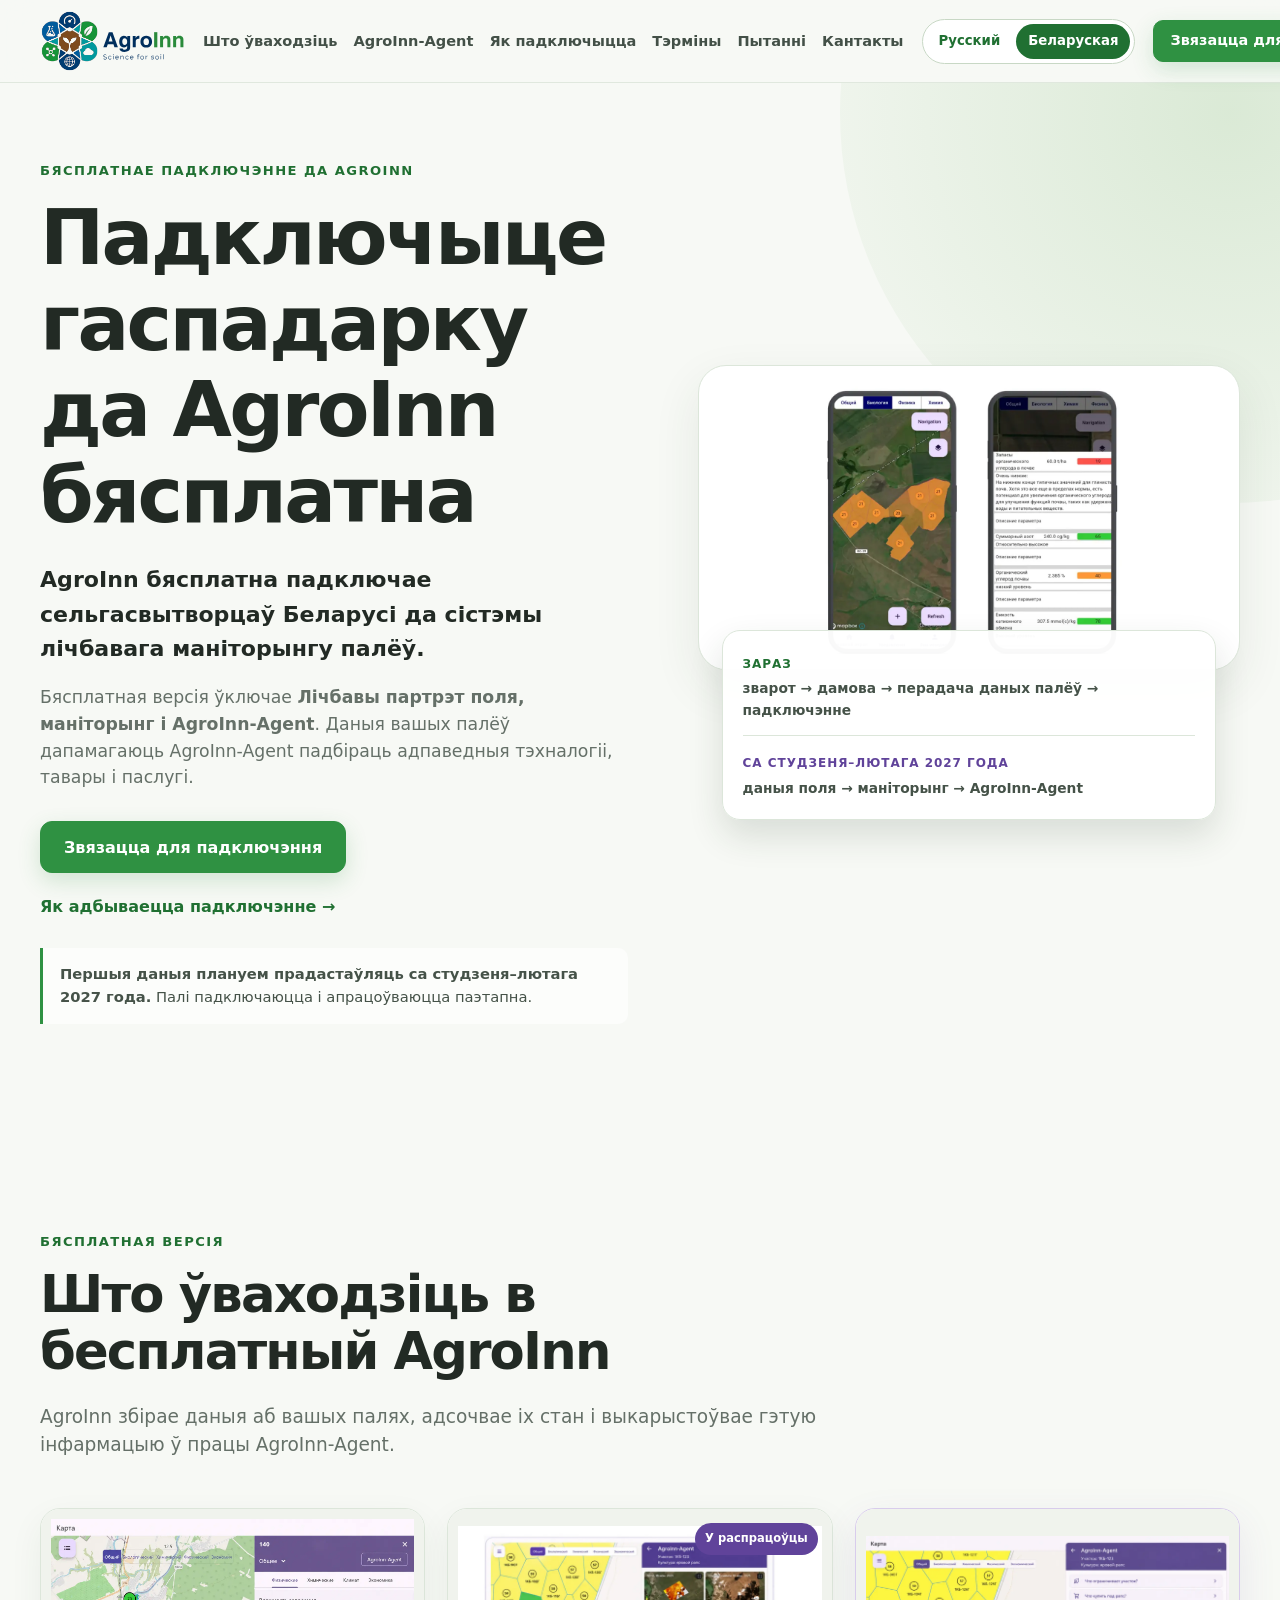
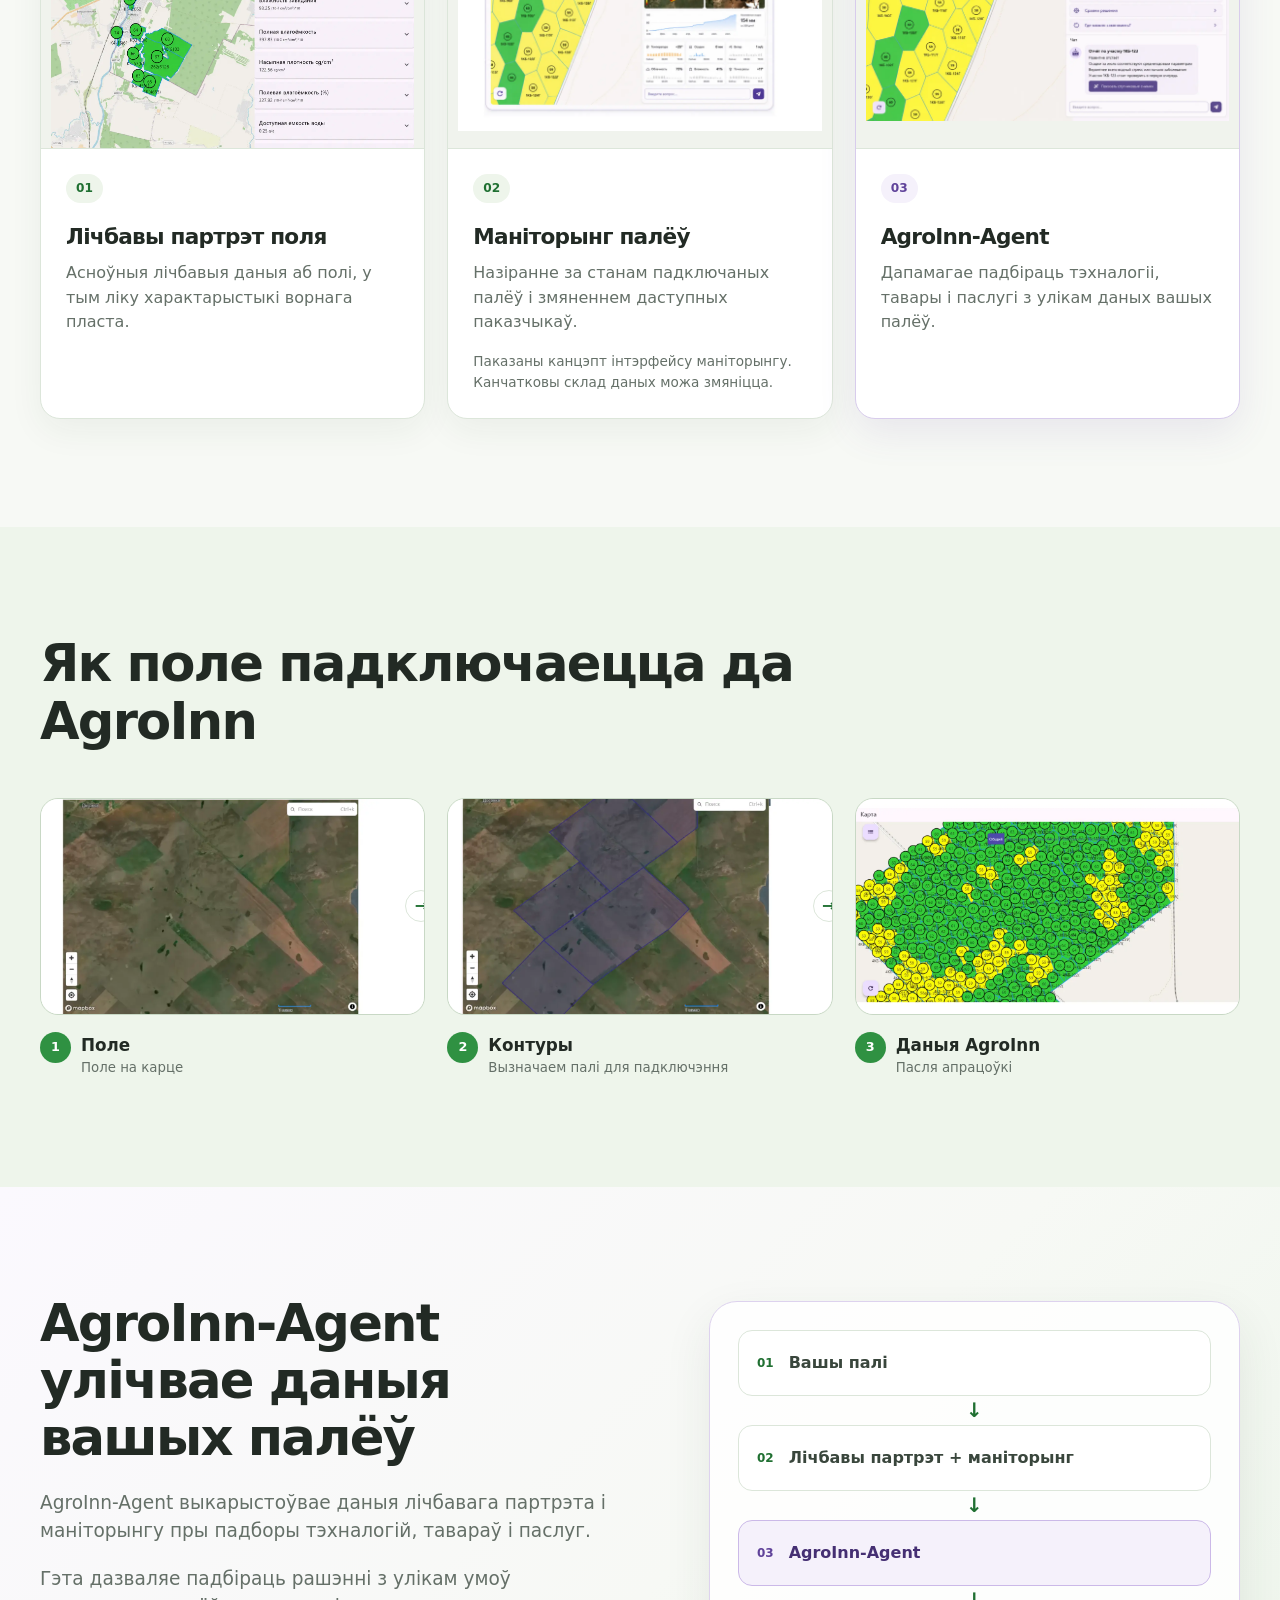
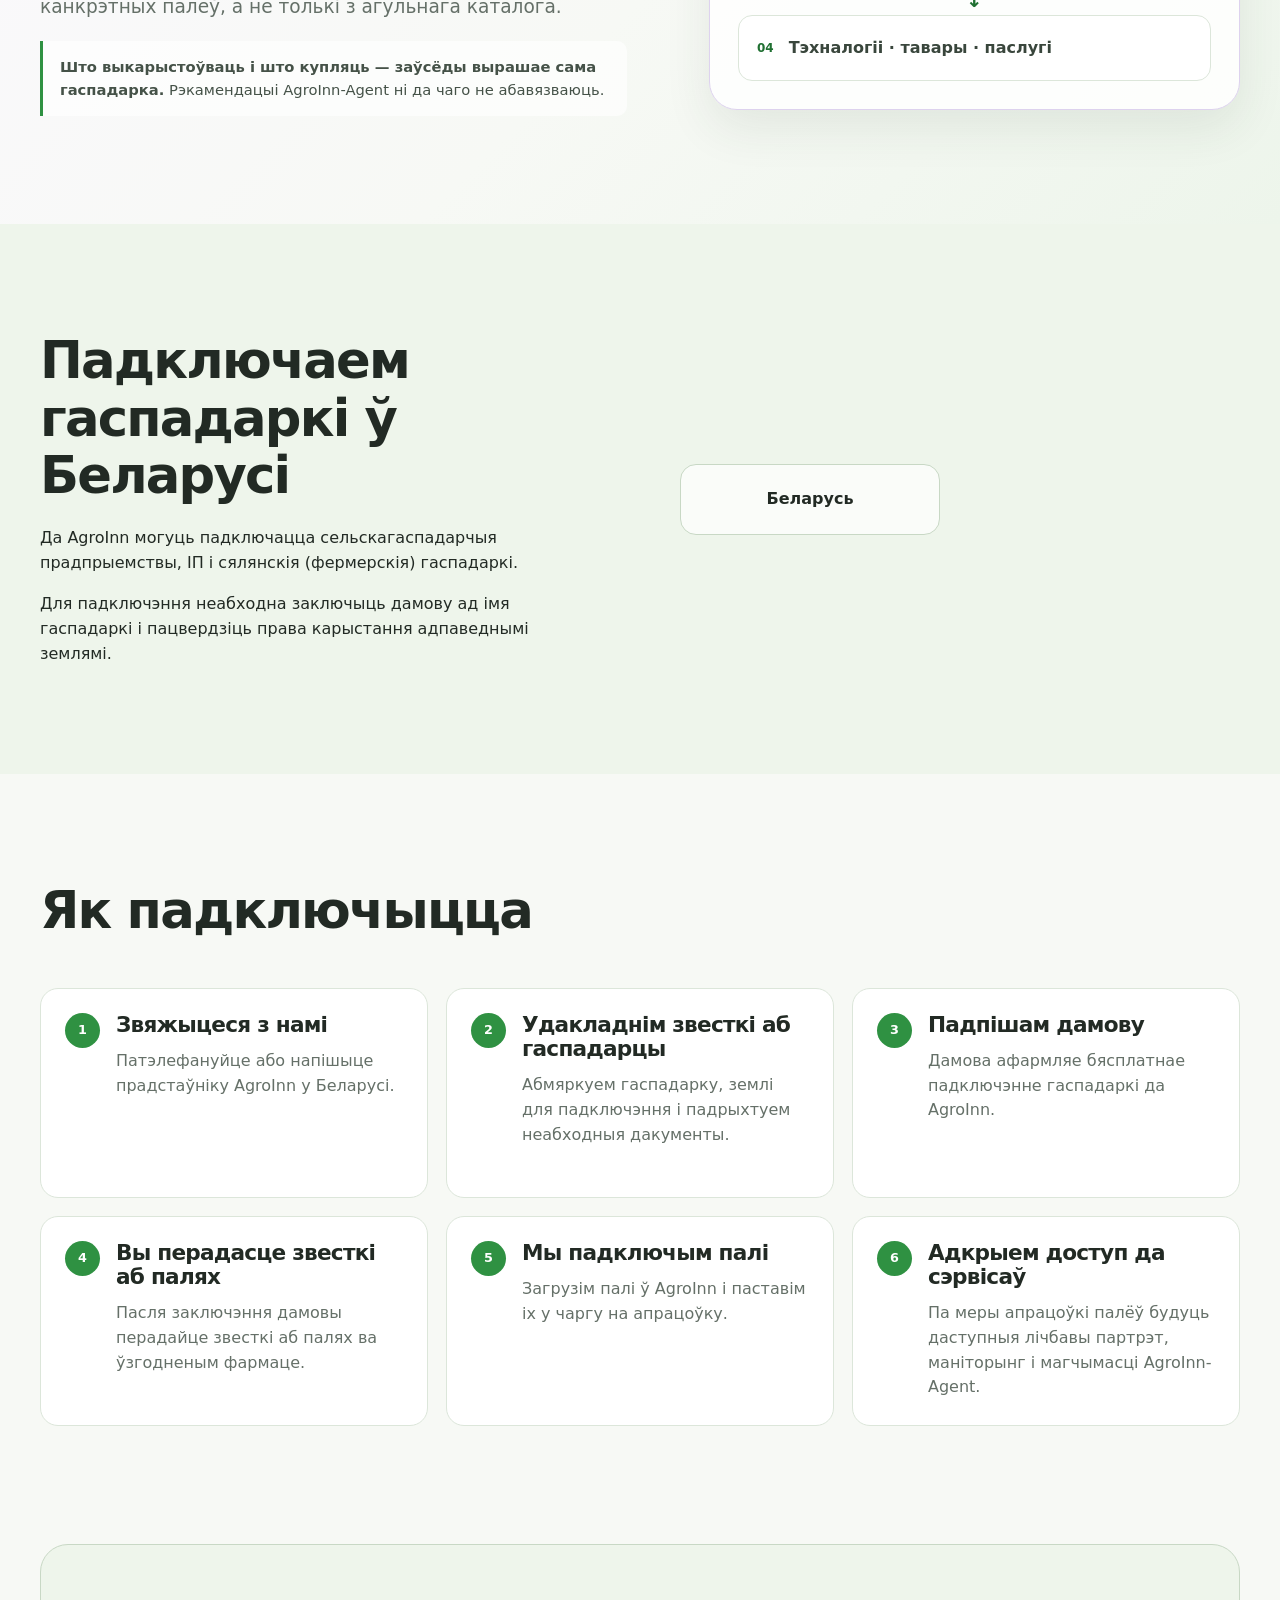
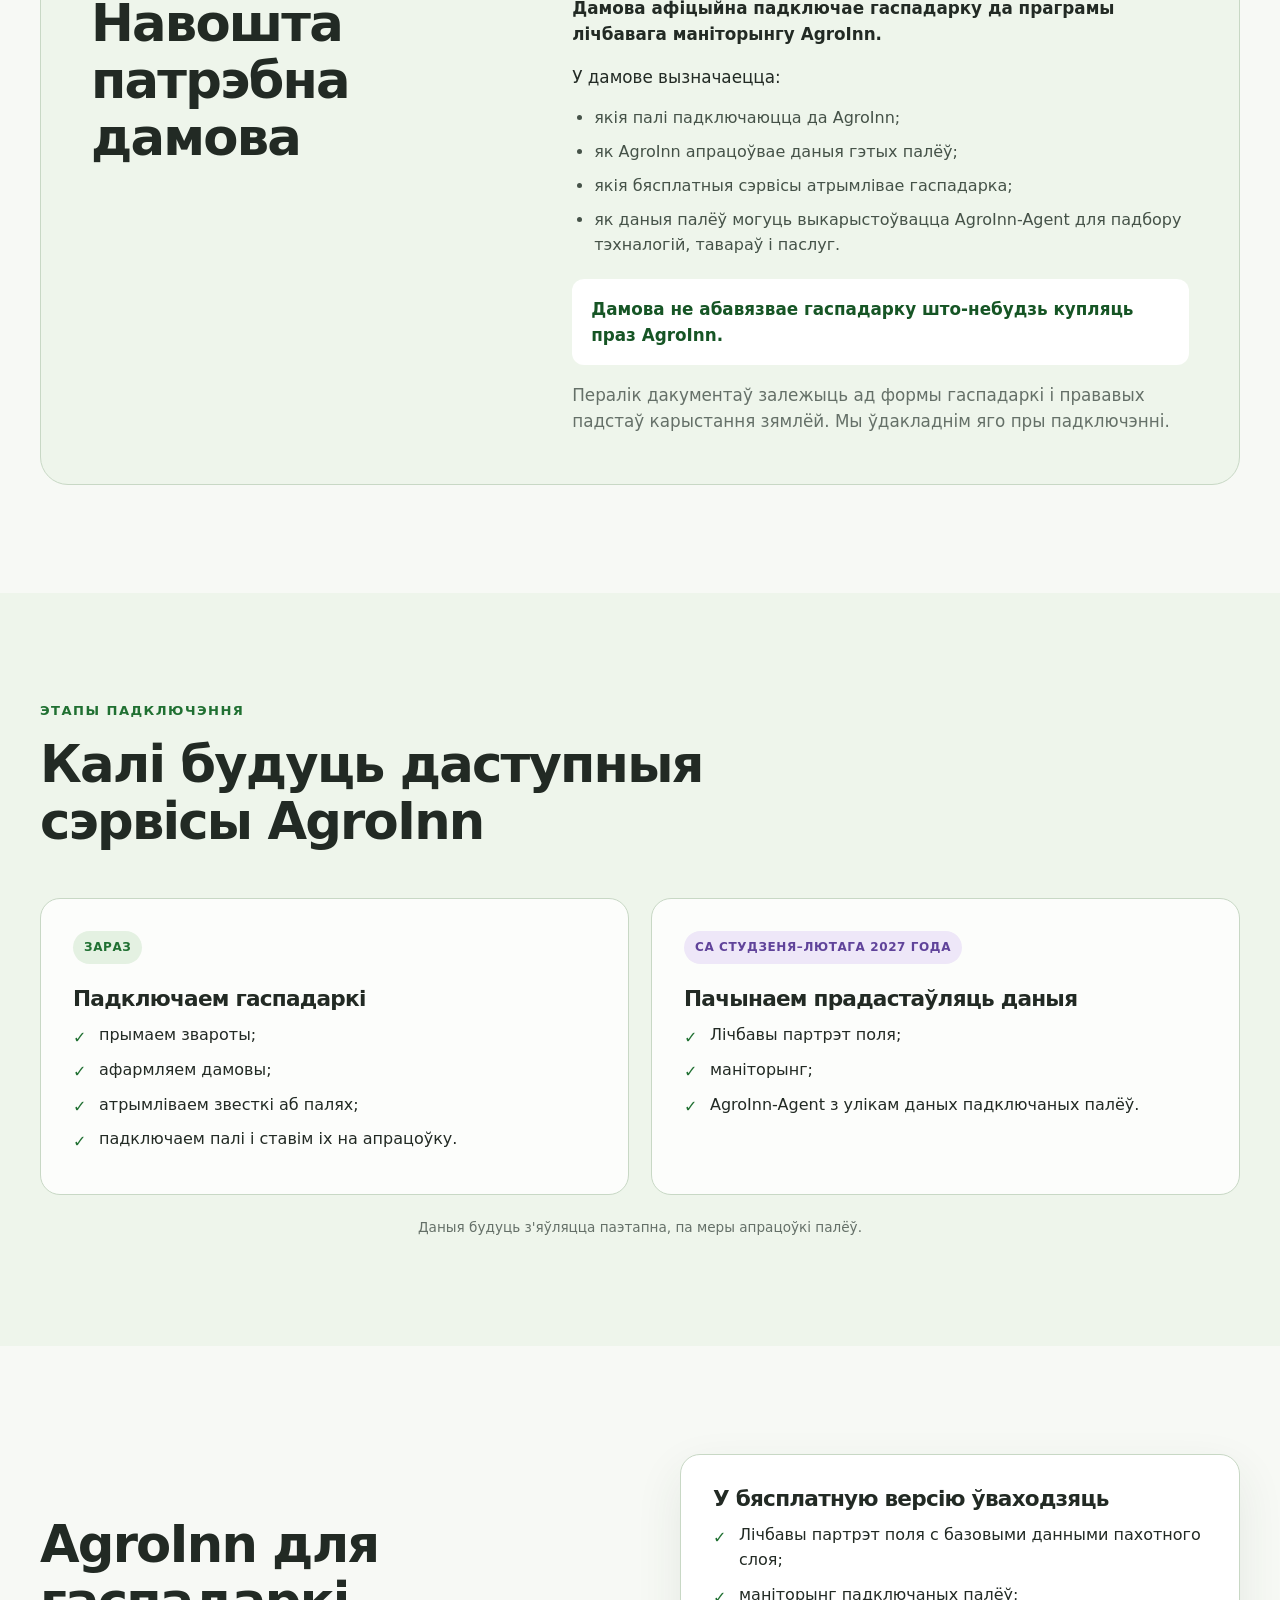
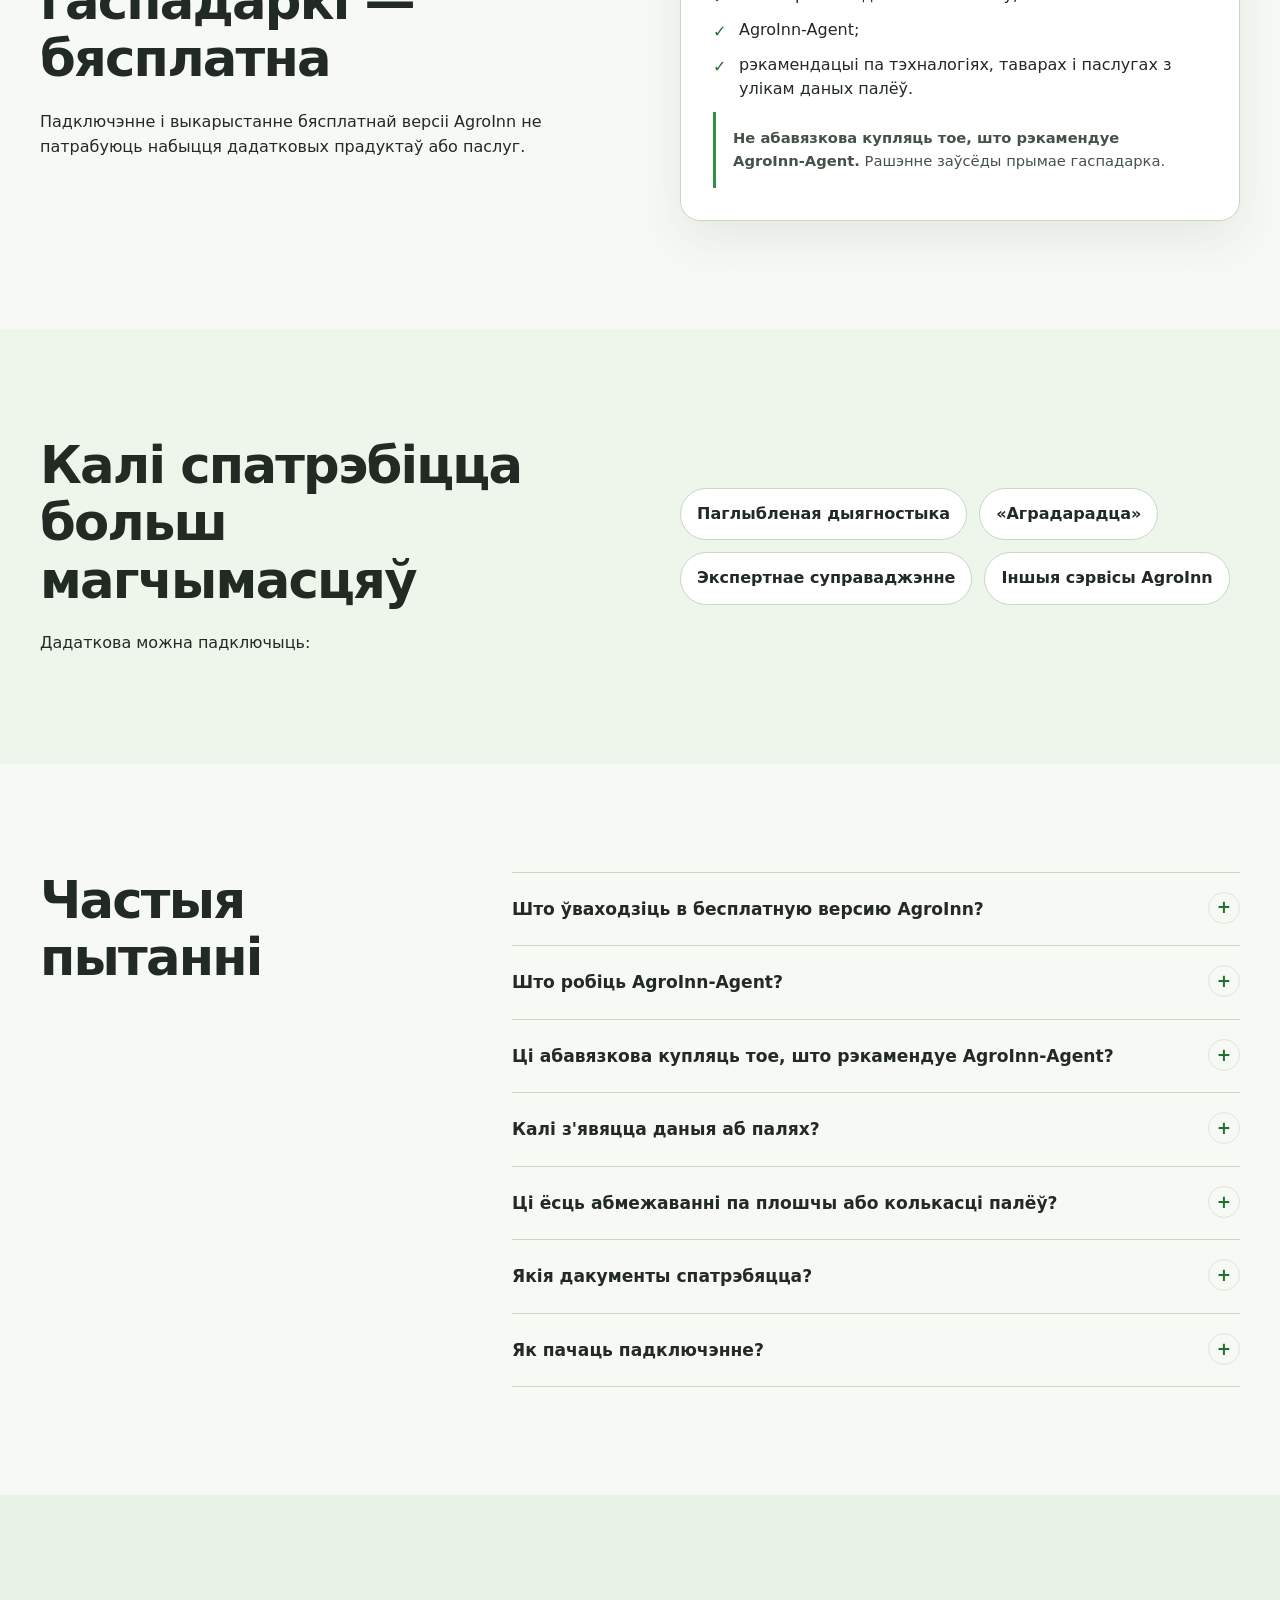
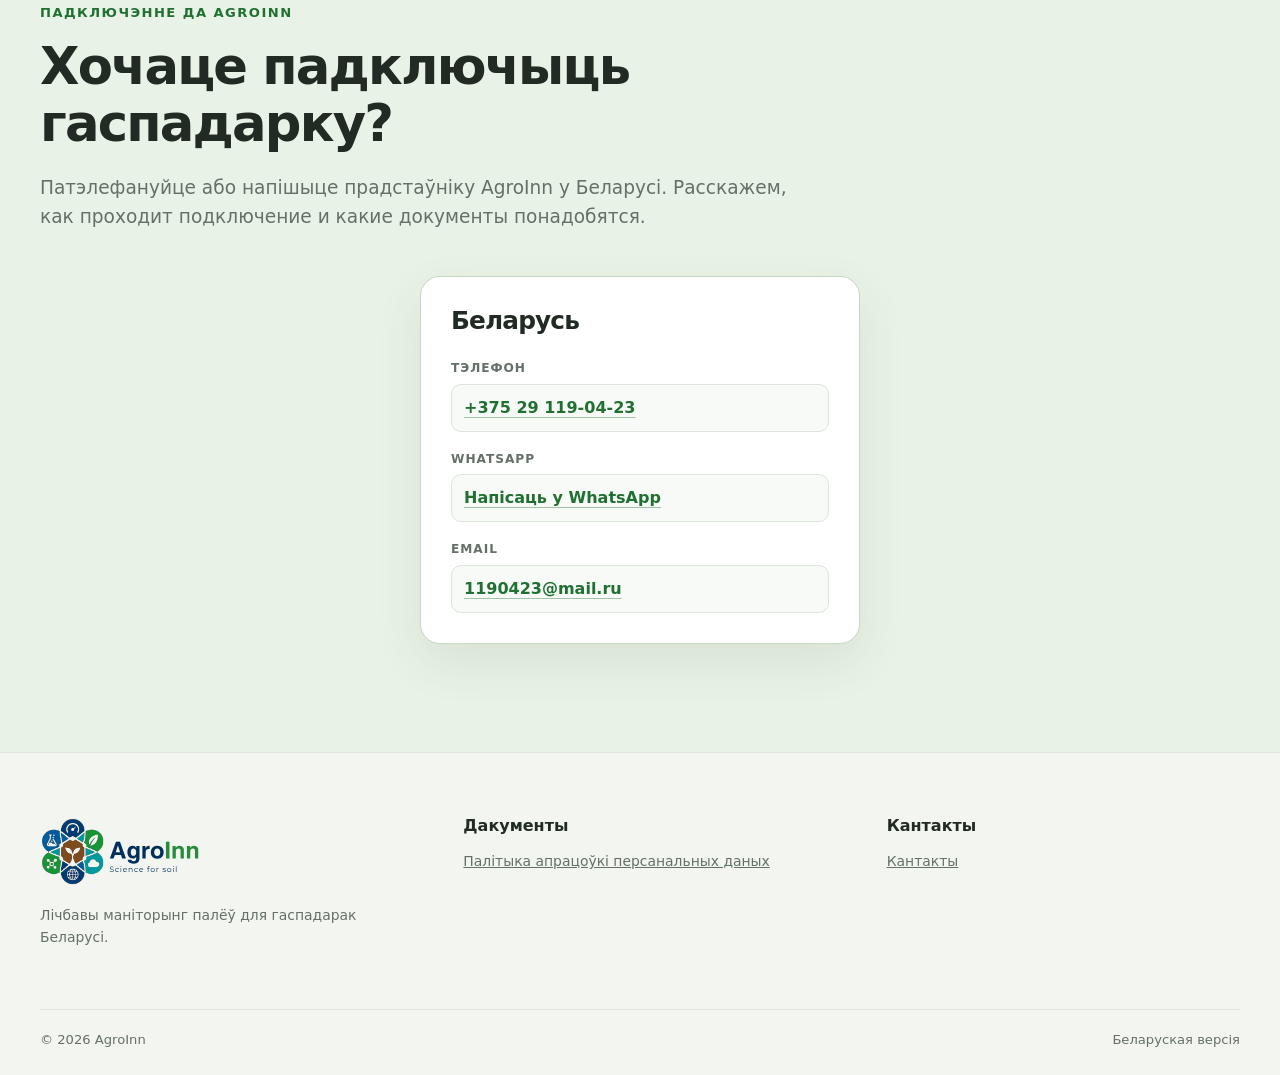
==== be/index.html @ 842fb2d0 "Создать двуязычный сайт AgroInn Беларусь (RU/BE)" ====
<!doctype html>
<html lang="be">
<head>
  <meta charset="utf-8">
  <meta name="viewport" content="width=device-width, initial-scale=1">
  <title>Бясплатнае падключэнне гаспадаркі да AgroInn</title>
  <meta name="description" content="Бясплатнае падключэнне палёў да AgroInn для сельгасвытворцаў Беларусі.">
  <meta name="theme-color" content="#f7f9f5">
  <link rel="alternate" hreflang="ru-BY" href="https://agroinn.by/">
  <link rel="alternate" hreflang="be-BY" href="https://agroinn.by/be/be/">
  <link rel="canonical" href="https://agroinn.by/be/">
  <meta property="og:type" content="website">
  <meta property="og:title" content="Бясплатнае падключэнне гаспадаркі да AgroInn">
  <meta property="og:description" content="Лічбавы партрэт поля, маніторынг і AgroInn-Agent — па меры запуску сэрвісаў і апрацоўкі даных.">
  <meta property="og:url" content="https://agroinn.by/be/">
  <meta property="og:image" content="https://agroinn.by/be/assets/images/agroinn-agent.webp">
  <link rel="icon" href="/assets/images/agroinn-logo.svg" type="image/svg+xml">
  <link rel="preload" href="/assets/images/field-portrait-mobile.webp" as="image" type="image/webp">
  <link rel="stylesheet" href="/assets/css/styles.css?v=by-1">
  <script src="/assets/js/main.js?v=by-1" defer></script>
</head>
<body>
  <a class="skip-link" href="#main">Да асноўнага зместу</a>

  <header class="site-header" data-header>
    <div class="container header-inner">
      <a class="brand" href="#top" aria-label="AgroInn — на галоўную">
        <img src="/assets/images/agroinn-logo.svg" width="185" height="80" alt="AgroInn">
      </a>
      <button class="menu-button" type="button" aria-expanded="false" aria-controls="site-navigation" data-menu-button>
        <span></span><span></span><span></span>
        <span class="visually-hidden">Адкрыць меню</span>
      </button>
      <nav class="site-nav" id="site-navigation" aria-label="Асноўная навігацыя" data-menu>
        <a href="#benefits">Што ўваходзіць</a>
        <a href="#agent">AgroInn-Agent</a>
        <a href="#process">Як падключыцца</a>
        <a href="#timeline">Тэрміны</a>
        <a href="#faq">Пытанні</a>
        <a href="#contacts">Кантакты</a>
      </nav>
      <div class="header-actions header-cta">
        <a class="button button-small" href="#contacts">Звязацца для падключэння</a>
      </div>
    </div>
  </header>

  <main id="main">
    <section class="hero" id="top">
      <div class="container hero-grid">
        <div class="hero-copy">
          <p class="eyebrow">Бясплатнае падключэнне да AgroInn</p>
          <h1>Падключыце гаспадарку да AgroInn бясплатна</h1>
          <p class="hero-lead">AgroInn бясплатна падключае сельгасвытворцаў Беларусі да сістэмы лічбавага маніторынгу палёў.</p>
          <p>Бясплатная версія ўключае <strong>Лічбавы партрэт поля, маніторынг і AgroInn-Agent</strong>. Даныя вашых палёў дапамагаюць AgroInn-Agent падбіраць адпаведныя тэхналогіі, тавары і паслугі.</p>
          <div class="hero-actions">
            <a class="button" href="#contacts">Звязацца для падключэння</a>
            <a class="text-link" href="#process">Як адбываецца падключэнне <span aria-hidden="true">→</span></a>
          </div>
          <p class="note"><strong>Першыя даныя плануем прадастаўляць са студзеня–лютага 2027 года.</strong> Палі падключаюцца і апрацоўваюцца паэтапна.</p>
        </div>
        <div class="hero-visual">
          <div class="image-frame hero-image">
            <img src="/assets/images/field-portrait-mobile.webp" width="1400" height="788" alt="Інтэрфейс AgroInn з картай палёў і паказчыкамі лічбавага партрэта">
          </div>
          <div class="status-panel" aria-label="Парадак падключэння і атрымання доступу да сэрвісаў">
            <div>
              <span class="status-label">Зараз</span>
              <p>зварот → дамова → перадача даных палёў → падключэнне</p>
            </div>
            <div>
              <span class="status-label status-label-future">Са студзеня–лютага 2027 года</span>
              <p>даныя поля → маніторынг → AgroInn-Agent</p>
            </div>
          </div>
        </div>
      </div>
    </section>

    <section class="section" id="benefits">
      <div class="container">
        <div class="section-heading">
          <p class="eyebrow">Бясплатная версія</p>
          <h2>Што ўваходзіць в бесплатный AgroInn</h2>
          <p>AgroInn збірае даныя аб вашых палях, адсочвае іх стан і выкарыстоўвае гэтую інфармацыю ў працы AgroInn-Agent.</p>
        </div>
        <div class="product-grid">
          <article class="product-card">
            <div class="product-image">
              <img src="/assets/images/field-portrait.webp" width="1448" height="1086" alt="Карта AgroInn з данымі ворнага пласта" loading="lazy">
            </div>
            <div class="product-content">
              <span class="step-number">01</span>
              <h3>Лічбавы партрэт поля</h3>
              <p>Асноўныя лічбавыя даныя аб полі, у тым ліку характарыстыкі ворнага пласта.</p>
            </div>
          </article>
          <article class="product-card">
            <div class="product-image">
              <img src="/assets/images/monitoring-concept.webp" width="1500" height="844" alt="Канцэпт інтэрфейсу маніторынгу падключаных палёў" loading="lazy">
              <span class="image-badge">У распрацоўцы</span>
            </div>
            <div class="product-content">
              <span class="step-number">02</span>
              <h3>Маніторынг палёў</h3>
              <p>Назіранне за станам падключаных палёў і змяненнем даступных паказчыкаў.</p>
              <p class="caption">Паказаны канцэпт інтэрфейсу маніторынгу. Канчатковы склад даных можа змяніцца.</p>
            </div>
          </article>
          <article class="product-card product-card-agent">
            <div class="product-image">
              <img src="/assets/images/agroinn-agent.webp" width="1500" height="767" alt="Інтэрфейс AgroInn-Agent з картай поля і лічбавым памочнікам" loading="lazy">
            </div>
            <div class="product-content">
              <span class="step-number">03</span>
              <h3>AgroInn-Agent</h3>
              <p>Дапамагае падбіраць тэхналогіі, тавары і паслугі з улікам даных вашых палёў.</p>
            </div>
          </article>
        </div>
      </div>
    </section>

    <section class="section section-soft" aria-labelledby="field-flow-title">
      <div class="container">
        <div class="section-heading">
          <h2 id="field-flow-title">Як поле падключаецца да AgroInn</h2>
        </div>
        <div class="visual-steps">
          <figure class="visual-step">
            <div class="visual-step-image"><img src="/assets/images/field-satellite.webp" width="1200" height="675" alt="Рэальныя палі на спадарожнікавай карце" loading="lazy"></div>
            <figcaption><span>1</span><strong>Поле</strong><small>Поле на карце</small></figcaption>
          </figure>
          <figure class="visual-step">
            <div class="visual-step-image"><img src="/assets/images/field-contours.webp" width="1200" height="675" alt="Вылучаныя контуры палёў на спадарожнікавай карце" loading="lazy"></div>
            <figcaption><span>2</span><strong>Контуры</strong><small>Вызначаем палі для падключэння</small></figcaption>
          </figure>
          <figure class="visual-step">
            <div class="visual-step-image"><img src="/assets/images/field-data.webp" width="1200" height="675" alt="Падключаныя палі з данымі AgroInn" loading="lazy"></div>
            <figcaption><span>3</span><strong>Даныя AgroInn</strong><small>Пасля апрацоўкі</small></figcaption>
          </figure>
        </div>
      </div>
    </section>

    <section class="section agent-section" id="agent">
      <div class="container agent-grid">
        <div>
          <h2>AgroInn-Agent улічвае даныя вашых палёў</h2>
          <p class="large-copy">AgroInn-Agent выкарыстоўвае даныя лічбавага партрэта і маніторынгу пры падборы тэхналогій, тавараў і паслуг.</p>
          <p class="large-copy">Гэта дазваляе падбіраць рашэнні з улікам умоў канкрэтных палёў, а не толькі з агульнага каталога.</p>
          <p class="note"><strong>Што выкарыстоўваць і што купляць — заўсёды вырашае сама гаспадарка.</strong> Рэкамендацыі AgroInn-Agent ні да чаго не абавязваюць.</p>
        </div>
        <div class="agent-flow" aria-label="Як AgroInn-Agent выкарыстоўвае даныя">
          <div class="flow-card"><span>01</span><strong>Вашы палі</strong></div>
          <div class="flow-arrow" aria-hidden="true">↓</div>
          <div class="flow-card"><span>02</span><strong>Лічбавы партрэт + маніторынг</strong></div>
          <div class="flow-arrow" aria-hidden="true">↓</div>
          <div class="flow-card flow-card-agent"><span>03</span><strong>AgroInn-Agent</strong></div>
          <div class="flow-arrow" aria-hidden="true">↓</div>
          <div class="flow-card"><span>04</span><strong>Тэхналогіі · тавары · паслугі</strong></div>
        </div>
      </div>
    </section>

    <section class="section section-soft" aria-labelledby="who-title">
      <div class="container eligibility-grid">
        <div>
          <h2 id="who-title">Падключаем гаспадаркі ў Беларусі</h2>
          <p>Да AgroInn могуць падключацца сельскагаспадарчыя прадпрыемствы, ІП і сялянскія (фермерскія) гаспадаркі.</p>
          <p>Для падключэння неабходна заключыць дамову ад імя гаспадаркі і пацвердзіць права карыстання адпаведнымі землямі.</p>
        </div>
        <div class="country-list country-list-single" aria-label="Страна подключения"><span>Беларусь</span></div>
      </div>
    </section>

    <section class="section" id="process">
      <div class="container">
        <div class="section-heading"><h2>Як падключыцца</h2></div>
        <ol class="process-list">
          <li><span>1</span><div><h3>Звяжыцеся з намі</h3><p>Патэлефануйце або напішыце прадстаўніку AgroInn у Беларусі.</p></div></li>
          <li><span>2</span><div><h3>Удакладнім звесткі аб гаспадарцы</h3><p>Абмяркуем гаспадарку, землі для падключэння і падрыхтуем неабходныя дакументы.</p></div></li>
          <li><span>3</span><div><h3>Падпішам дамову</h3><p>Дамова афармляе бясплатнае падключэнне гаспадаркі да AgroInn.</p></div></li>
          <li><span>4</span><div><h3>Вы перадасце звесткі аб палях</h3><p>Пасля заключэння дамовы перадайце звесткі аб палях ва ўзгодненым фармаце.</p></div></li>
          <li><span>5</span><div><h3>Мы падключым палі</h3><p>Загрузім палі ў AgroInn і паставім іх у чаргу на апрацоўку.</p></div></li>
          <li><span>6</span><div><h3>Адкрыем доступ да сэрвісаў</h3><p>Па меры апрацоўкі палёў будуць даступныя лічбавы партрэт, маніторынг і магчымасці AgroInn-Agent.</p></div></li>
        </ol>
      </div>
    </section>

    <section class="section agreement-section" aria-labelledby="agreement-title">
      <div class="container agreement-card">
        <div><h2 id="agreement-title">Навошта патрэбна дамова</h2></div>
        <div class="agreement-copy">
          <p><strong>Дамова афіцыйна падключае гаспадарку да праграмы лічбавага маніторынгу AgroInn.</strong></p>
          <p>У дамове вызначаецца:</p>
          <ul class="agreement-list">
            <li>якія палі падключаюцца да AgroInn;</li>
            <li>як AgroInn апрацоўвае даныя гэтых палёў;</li>
            <li>якія бясплатныя сэрвісы атрымлівае гаспадарка;</li>
            <li>як даныя палёў могуць выкарыстоўвацца AgroInn-Agent для падбору тэхналогій, тавараў і паслуг.</li>
          </ul>
          <p class="agreement-highlight">Дамова не абавязвае гаспадарку што-небудзь купляць праз AgroInn.</p>
          <p class="caption">Пералік дакументаў залежыць ад формы гаспадаркі і прававых падстаў карыстання зямлёй. Мы ўдакладнім яго пры падключэнні.</p>
        </div>
      </div>
    </section>

    <section class="section section-soft" id="timeline">
      <div class="container">
        <div class="section-heading"><p class="eyebrow">Этапы падключэння</p><h2>Калі будуць даступныя сэрвісы AgroInn</h2></div>
        <div class="timeline-grid">
          <article><span class="timeline-badge">Зараз</span><h3>Падключаем гаспадаркі</h3><ul class="check-list"><li>прымаем звароты;</li><li>афармляем дамовы;</li><li>атрымліваем звесткі аб палях;</li><li>падключаем палі і ставім іх на апрацоўку.</li></ul></article>
          <article><span class="timeline-badge timeline-badge-future">Са студзеня–лютага 2027 года</span><h3>Пачынаем прадастаўляць даныя</h3><ul class="check-list"><li>Лічбавы партрэт поля;</li><li>маніторынг;</li><li>AgroInn-Agent з улікам даных падключаных палёў.</li></ul></article>
        </div>
        <p class="caption timeline-note">Даныя будуць з'яўляцца паэтапна, па меры апрацоўкі палёў.</p>
      </div>
    </section>

    <section class="section" aria-labelledby="free-title">
      <div class="container free-grid">
        <div><h2 id="free-title">AgroInn для гаспадаркі — бясплатна</h2><p>Падключэнне і выкарыстанне бясплатнай версіі AgroInn не патрабуюць набыцця дадатковых прадуктаў або паслуг.</p></div>
        <div class="free-card"><h3>У бясплатную версію ўваходзяць</h3><ul class="check-list check-list-green"><li>Лічбавы партрэт поля с базовыми данными пахотного слоя;</li><li>маніторынг падключаных палёў;</li><li>AgroInn-Agent;</li><li>рэкамендацыі па тэхналогіях, таварах і паслугах з улікам даных палёў.</li></ul><p class="note"><strong>Не абавязкова купляць тое, што рэкамендуе AgroInn-Agent.</strong> Рашэнне заўсёды прымае гаспадарка.</p></div>
      </div>
    </section>

    <section class="section section-soft" aria-labelledby="extra-title">
      <div class="container extra-grid"><div><h2 id="extra-title">Калі спатрэбіцца больш магчымасцяў</h2><p>Дадаткова можна падключыць:</p></div><ul class="feature-tags"><li>Паглыбленая дыягностыка</li><li>«Аградарадца»</li><li>Экспертнае суправаджэнне</li><li>Іншыя сэрвісы AgroInn</li></ul></div>
    </section>

    <section class="section" id="faq">
      <div class="container faq-grid">
        <div><h2>Частыя пытанні</h2></div>
        <div class="faq-list">
          <details><summary>Што ўваходзіць в бесплатную версию AgroInn?</summary><p>Лічбавы партрэт поля, маніторынг і AgroInn-Agent.</p></details>
          <details><summary>Што робіць AgroInn-Agent?</summary><p>Улічвае даныя падключаных палёў і дапамагае выбіраць адпаведныя тэхналогіі, тавары і паслугі.</p></details>
          <details><summary>Ці абавязкова купляць тое, што рэкамендуе AgroInn-Agent?</summary><p>Не. AgroInn-Agent дае рэкамендацыі, а рашэнне заўсёды прымае гаспадарка.</p></details>
          <details><summary>Калі з'явяцца даныя аб палях?</summary><p>Першыя даныя плануем прадастаўляць са студзеня–лютага 2027 года. Конкретные поля будут становиться доступны по мере их обработки.</p></details>
          <details><summary>Ці ёсць абмежаванні па плошчы або колькасці палёў?</summary><p>Зараз ограничений по площади или количеству подключаемых полей не установлено.</p></details>
          <details><summary>Якія дакументы спатрэбяцца?</summary><p>Гэта залежыць ад формы гаспадаркі і падстаў карыстання зямлёй. Прадстаўнік AgroInn удакладніць пералік пры падключэнні.</p></details>
          <details><summary>Як пачаць падключэнне?</summary><p>Патэлефануйце або напішыце прадстаўніку AgroInn у Беларусі. Кантакты указаны ниже.</p></details>
        </div>
      </div>
    </section>

    <section class="section contact-section" id="contacts">
      <div class="container">
        <div class="contact-heading"><p class="eyebrow">Падключэнне да AgroInn</p><h2>Хочаце падключыць гаспадарку?</h2><p>Патэлефануйце або напішыце прадстаўніку AgroInn у Беларусі. Расскажем, как проходит подключение и какие документы понадобятся.</p></div>
        <div class="contact-cards contact-cards-single" aria-label="Кантакты AgroInn в Беларуси">
          <article class="contact-card"><h3>Беларусь</h3>
            <div class="contact-method"><span>Тэлефон</span><a href="tel:+375291190423">+375 29 119-04-23</a></div>
            <div class="contact-method"><span>WhatsApp</span><a href="https://wa.me/375291190423" target="_blank" rel="noopener noreferrer">Напісаць у WhatsApp</a></div>
            <div class="contact-method"><span>Email</span><a href="mailto:1190423@mail.ru">1190423@mail.ru</a></div>
          </article>
        </div>
      </div>
    </section>
  </main>

  <footer class="site-footer">
    <div class="container footer-grid">
      <div><img src="/assets/images/agroinn-logo.svg" width="170" height="74" alt="AgroInn"><p>Лічбавы маніторынг палёў для гаспадарак Беларусі.</p></div>
      <div><h2>Дакументы</h2><a href="/be/privacy/">Палітыка апрацоўкі персанальных даных</a></div>
      <div><h2>Кантакты</h2><a href="#contacts">Кантакты</a></div>
    </div>
    <div class="container footer-bottom"><span>© <span data-current-year>2026</span> AgroInn</span><span>Беларуская версія</span></div>
  </footer>
</body>
</html>
---- assets/css/styles.css ----
:root {
  --bg: #f7f9f5;
  --surface: #ffffff;
  --surface-soft: #eef5eb;
  --surface-violet: #f5f1fb;
  --text: #222a24;
  --muted: #657068;
  --green: #2f9142;
  --green-dark: #207032;
  --green-deep: #165525;
  --navy: #123c68;
  --violet: #60439a;
  --border: #dce6da;
  --border-strong: #c8d8c5;
  --shadow: 0 18px 48px rgba(42, 65, 43, 0.09);
  --radius-lg: 28px;
  --radius-md: 20px;
  --radius-sm: 12px;
  --container: 1200px;
}

*,
*::before,
*::after {
  box-sizing: border-box;
}

html {
  scroll-behavior: smooth;
  scroll-padding-top: 98px;
}

body {
  margin: 0;
  color: var(--text);
  background: var(--bg);
  font-family: Inter, ui-sans-serif, system-ui, -apple-system, BlinkMacSystemFont, "Segoe UI", sans-serif;
  font-size: 16px;
  line-height: 1.55;
  text-rendering: optimizeLegibility;
}

body.menu-open {
  overflow: hidden;
}

img {
  display: block;
  max-width: 100%;
}

a {
  color: inherit;
}

button {
  font: inherit;
}

button,
summary,
a {
  -webkit-tap-highlight-color: transparent;
}

:focus-visible {
  outline: 3px solid rgba(47, 145, 66, 0.35);
  outline-offset: 3px;
}

.container {
  width: min(calc(100% - 40px), var(--container));
  margin-inline: auto;
}

.hero-grid > *,
.product-grid > *,
.visual-steps > *,
.agent-grid > *,
.eligibility-grid > *,
.free-grid > *,
.extra-grid > *,
.agreement-card > *,
.faq-grid > *,
.contact-cards > * {
  min-width: 0;
}

.visually-hidden {
  position: absolute;
  width: 1px;
  height: 1px;
  padding: 0;
  margin: -1px;
  overflow: hidden;
  clip: rect(0, 0, 0, 0);
  white-space: nowrap;
  border: 0;
}

.skip-link {
  position: fixed;
  z-index: 1000;
  top: 12px;
  left: 12px;
  padding: 10px 16px;
  border-radius: 8px;
  color: #fff;
  background: var(--green-deep);
  transform: translateY(-160%);
}

.skip-link:focus {
  transform: translateY(0);
}

h1,
h2,
h3,
p {
  margin-top: 0;
}

h1,
h2,
h3 {
  color: var(--text);
  line-height: 1.12;
  letter-spacing: -0.035em;
}

h1 {
  max-width: 760px;
  margin-bottom: 24px;
  font-size: clamp(2.8rem, 6vw, 5.2rem);
}

h2 {
  margin-bottom: 22px;
  font-size: clamp(2rem, 4vw, 3.5rem);
}

h3 {
  margin-bottom: 12px;
  font-size: 1.35rem;
}

p:last-child {
  margin-bottom: 0;
}

.eyebrow {
  margin-bottom: 14px;
  color: var(--green-dark);
  font-size: 0.82rem;
  font-weight: 800;
  letter-spacing: 0.11em;
  text-transform: uppercase;
}

.section {
  padding: 108px 0;
}

.section-soft {
  background: var(--surface-soft);
}

.section-heading {
  max-width: 780px;
  margin-bottom: 48px;
}

.section-heading > p:last-child,
.large-copy {
  color: var(--muted);
  font-size: 1.16rem;
}

.caption {
  color: var(--muted);
  font-size: 0.85rem;
}

.note {
  padding: 15px 17px;
  border-left: 3px solid var(--green);
  border-radius: 0 10px 10px 0;
  color: #455248;
  background: rgba(255, 255, 255, 0.65);
  font-size: 0.92rem;
}

.button {
  display: inline-flex;
  align-items: center;
  justify-content: center;
  min-height: 52px;
  padding: 13px 23px;
  border: 1px solid var(--green);
  border-radius: 12px;
  color: #fff;
  background: var(--green);
  box-shadow: 0 8px 22px rgba(47, 145, 66, 0.19);
  font-weight: 750;
  line-height: 1.2;
  text-decoration: none;
  cursor: pointer;
  transition: background 160ms ease, border-color 160ms ease, transform 160ms ease;
}

.button:hover {
  border-color: var(--green-dark);
  background: var(--green-dark);
  transform: translateY(-1px);
}

.button-small {
  min-height: 42px;
  padding: 10px 16px;
  border-radius: 10px;
  font-size: 0.9rem;
}

.text-link {
  color: var(--green-dark);
  font-weight: 750;
  text-decoration: none;
}

.text-link:hover {
  text-decoration: underline;
}

/* Header */
.site-header {
  position: sticky;
  z-index: 100;
  top: 0;
  border-bottom: 1px solid rgba(220, 230, 218, 0.85);
  background: rgba(247, 249, 245, 0.9);
  backdrop-filter: blur(16px);
}

.header-inner {
  display: flex;
  align-items: center;
  min-height: 82px;
  gap: 26px;
}

.brand {
  flex: none;
  width: 145px;
}

.brand img,
.site-footer img {
  width: 100%;
  height: auto;
}

.site-nav {
  display: flex;
  align-items: center;
  justify-content: center;
  flex: 1;
  gap: 25px;
}

.site-nav a {
  color: #435047;
  font-size: 0.91rem;
  font-weight: 680;
  text-decoration: none;
}

.site-nav a:hover {
  color: var(--green-dark);
}

.menu-button {
  display: none;
  width: 45px;
  height: 45px;
  padding: 11px;
  border: 1px solid var(--border);
  border-radius: 10px;
  background: #fff;
  cursor: pointer;
}

.menu-button > span:not(.visually-hidden) {
  display: block;
  height: 2px;
  margin: 4px 0;
  border-radius: 2px;
  background: var(--text);
}

.header-actions {
  display: flex;
  flex: none;
  align-items: center;
  gap: 10px;
}

.header-actions .button {
  white-space: nowrap;
}

.site-header .header-inner {
  gap: 18px;
}

.site-header .site-nav {
  flex-wrap: nowrap;
  gap: 16px;
}

.site-header .site-nav a {
  white-space: nowrap;
}

/* Hero */
.hero {
  position: relative;
  overflow: hidden;
  padding: 78px 0 100px;
}

.hero::before {
  position: absolute;
  z-index: -1;
  top: -360px;
  right: -340px;
  width: 780px;
  height: 780px;
  border-radius: 50%;
  background: radial-gradient(circle, rgba(94, 167, 79, 0.19), rgba(94, 167, 79, 0));
  content: "";
}

.hero-grid {
  display: grid;
  grid-template-columns: minmax(0, 1.04fr) minmax(430px, 0.96fr);
  align-items: center;
  gap: 70px;
}

.hero-lead {
  margin-bottom: 18px;
  font-size: clamp(1.15rem, 2vw, 1.38rem);
  font-weight: 650;
}

.hero-copy > p:not(.eyebrow, .hero-lead, .note) {
  color: var(--muted);
  font-size: 1.08rem;
}

.hero-actions {
  display: flex;
  flex-wrap: wrap;
  align-items: center;
  margin: 30px 0 28px;
  gap: 22px;
}

.image-frame {
  overflow: hidden;
  border: 1px solid var(--border);
  border-radius: var(--radius-lg);
  background: #fff;
  box-shadow: var(--shadow);
}

.hero-image {
  display: grid;
  place-items: center;
  aspect-ratio: 16 / 9;
  padding: 10px;
}

.hero-image img {
  width: 100%;
  height: 100%;
  object-fit: contain;
  object-position: center;
}

.status-panel {
  position: relative;
  z-index: 2;
  display: grid;
  margin: -40px 24px 0;
  padding: 20px;
  border: 1px solid var(--border);
  border-radius: 18px;
  background: rgba(255, 255, 255, 0.97);
  box-shadow: 0 16px 35px rgba(36, 58, 37, 0.14);
  gap: 14px;
}

.status-panel > div + div {
  padding-top: 14px;
  border-top: 1px solid var(--border);
}

.status-label {
  display: inline-block;
  margin-bottom: 5px;
  color: var(--green-dark);
  font-size: 0.75rem;
  font-weight: 800;
  letter-spacing: 0.08em;
  text-transform: uppercase;
}

.status-label-future {
  color: var(--violet);
}

.status-panel p {
  margin: 0;
  color: #455248;
  font-size: 0.86rem;
  font-weight: 620;
}

/* Product cards */
.product-grid {
  display: grid;
  grid-template-columns: repeat(3, minmax(0, 1fr));
  gap: 22px;
}

.product-card {
  overflow: hidden;
  min-width: 0;
  border: 1px solid var(--border);
  border-radius: var(--radius-md);
  background: var(--surface);
  box-shadow: 0 12px 35px rgba(39, 63, 40, 0.06);
}

.product-card-agent {
  border-color: #d8ccec;
  box-shadow: 0 14px 38px rgba(96, 67, 154, 0.1);
}

.product-image {
  position: relative;
  display: grid;
  place-items: center;
  overflow: hidden;
  min-width: 0;
  aspect-ratio: 16 / 10;
  padding: 10px;
  border-bottom: 1px solid var(--border);
  background: #f0f3ed;
}

.product-image img {
  display: block;
  width: 100%;
  height: 100%;
  min-width: 0;
  object-fit: contain;
  object-position: center;
}

.product-card:first-child .product-image img {
  object-position: center;
}

.image-badge {
  position: absolute;
  top: 14px;
  right: 14px;
  padding: 7px 10px;
  border-radius: 999px;
  color: #fff;
  background: var(--violet);
  font-size: 0.72rem;
  font-weight: 800;
}

.product-content {
  min-width: 0;
  padding: 25px;
}

.step-number {
  display: inline-flex;
  align-items: center;
  justify-content: center;
  width: 37px;
  height: 29px;
  margin-bottom: 22px;
  border-radius: 999px;
  color: var(--green-dark);
  background: var(--surface-soft);
  font-size: 0.76rem;
  font-weight: 800;
}

.product-card-agent .step-number {
  color: var(--violet);
  background: var(--surface-violet);
}

.product-content p {
  color: var(--muted);
}

/* Field sequence */
.visual-steps {
  display: grid;
  grid-template-columns: repeat(3, minmax(0, 1fr));
  gap: 22px;
}

.visual-step {
  margin: 0;
}

.visual-step-image {
  position: relative;
  overflow: hidden;
  aspect-ratio: 16 / 9;
  border: 1px solid var(--border-strong);
  border-radius: 18px;
  background: #fff;
}

.visual-step:not(:last-child) .visual-step-image::after {
  position: absolute;
  z-index: 2;
  top: 50%;
  right: -13px;
  display: grid;
  width: 32px;
  height: 32px;
  border: 1px solid var(--border);
  border-radius: 50%;
  place-items: center;
  color: var(--green-dark);
  background: #fff;
  content: "→";
  font-weight: 800;
  transform: translateY(-50%);
}

.visual-step-image img {
  width: 100%;
  height: 100%;
  object-fit: cover;
}

.visual-step figcaption {
  display: grid;
  grid-template-columns: 31px 1fr;
  margin-top: 17px;
  column-gap: 10px;
}

.visual-step figcaption > span {
  grid-row: 1 / 3;
  display: grid;
  width: 31px;
  height: 31px;
  border-radius: 50%;
  place-items: center;
  color: #fff;
  background: var(--green);
  font-size: 0.8rem;
  font-weight: 800;
}

.visual-step figcaption strong {
  font-size: 1.05rem;
}

.visual-step figcaption small {
  color: var(--muted);
}

/* Agent */
.agent-section {
  background: linear-gradient(135deg, #fbf9fe 0%, #f7f9f5 55%, #edf5eb 100%);
}

.agent-grid {
  display: grid;
  grid-template-columns: 1.05fr 0.95fr;
  align-items: center;
  gap: 82px;
}

.agent-flow {
  padding: 28px;
  border: 1px solid #ddd2ee;
  border-radius: var(--radius-lg);
  background: rgba(255, 255, 255, 0.86);
  box-shadow: var(--shadow);
}

.flow-card {
  display: flex;
  align-items: center;
  min-height: 66px;
  padding: 14px 18px;
  border: 1px solid var(--border);
  border-radius: 14px;
  color: #39463c;
  background: #fff;
  gap: 15px;
}

.flow-card span {
  color: var(--green-dark);
  font-size: 0.75rem;
  font-weight: 850;
}

.flow-card-agent {
  border-color: #cbb9e8;
  color: #452f73;
  background: var(--surface-violet);
}

.flow-card-agent span {
  color: var(--violet);
}

.flow-arrow {
  height: 29px;
  color: var(--green-dark);
  font-size: 1.25rem;
  font-weight: 800;
  line-height: 29px;
  text-align: center;
}

/* Audience and process */
.eligibility-grid,
.free-grid,
.extra-grid {
  display: grid;
  grid-template-columns: 1fr 1fr;
  align-items: center;
  gap: 80px;
}

.country-list {
  display: grid;
  grid-template-columns: repeat(3, 1fr);
  gap: 12px;
}

.country-list span {
  padding: 22px 14px;
  border: 1px solid var(--border-strong);
  border-radius: 16px;
  background: rgba(255, 255, 255, 0.7);
  font-weight: 750;
  text-align: center;
}

.process-list {
  display: grid;
  grid-template-columns: repeat(3, minmax(0, 1fr));
  margin: 0;
  padding: 0;
  gap: 18px;
  list-style: none;
}

.process-list li {
  display: flex;
  min-height: 210px;
  padding: 24px;
  border: 1px solid var(--border);
  border-radius: 18px;
  background: #fff;
  gap: 16px;
}

.process-list li > span {
  flex: none;
  display: grid;
  width: 35px;
  height: 35px;
  border-radius: 50%;
  place-items: center;
  color: #fff;
  background: var(--green);
  font-size: 0.8rem;
  font-weight: 800;
}

.process-list p {
  color: var(--muted);
}

/* Agreement and timeline */
.agreement-section {
  padding-top: 10px;
}

.agreement-card {
  display: grid;
  grid-template-columns: 0.8fr 1.2fr;
  padding: 50px;
  border: 1px solid var(--border-strong);
  border-radius: var(--radius-lg);
  background: var(--surface-soft);
  gap: 70px;
}

.agreement-copy > p {
  font-size: 1.05rem;
}

.agreement-list {
  margin: 0 0 22px;
  padding-left: 22px;
  color: #455248;
}

.agreement-list li {
  margin: 9px 0;
}

.agreement-highlight {
  padding: 17px 19px;
  border-radius: 12px;
  color: var(--green-deep);
  background: #fff;
  font-weight: 780;
}

.timeline-grid {
  display: grid;
  grid-template-columns: repeat(2, minmax(0, 1fr));
  gap: 22px;
}

.timeline-grid article {
  padding: 32px;
  border: 1px solid var(--border-strong);
  border-radius: var(--radius-md);
  background: rgba(255, 255, 255, 0.82);
}

.timeline-note {
  margin: 22px 0 0;
  text-align: center;
}

.timeline-badge {
  display: inline-flex;
  margin-bottom: 23px;
  padding: 7px 11px;
  border-radius: 999px;
  color: var(--green-dark);
  background: #e4f1e2;
  font-size: 0.75rem;
  font-weight: 850;
  letter-spacing: 0.05em;
  text-transform: uppercase;
}

.timeline-badge-future {
  color: var(--violet);
  background: #eee7f8;
}

.check-list {
  margin: 0;
  padding: 0;
  list-style: none;
}

.check-list li {
  position: relative;
  margin: 10px 0;
  padding-left: 26px;
}

.check-list li::before {
  position: absolute;
  top: 0.16em;
  left: 0;
  color: var(--green-dark);
  content: "✓";
  font-weight: 900;
}

.free-card {
  padding: 32px;
  border: 1px solid var(--border-strong);
  border-radius: var(--radius-md);
  background: #fff;
  box-shadow: var(--shadow);
}

.feature-tags {
  display: flex;
  flex-wrap: wrap;
  margin: 0;
  padding: 0;
  gap: 12px;
  list-style: none;
}

.feature-tags li {
  padding: 13px 16px;
  border: 1px solid var(--border-strong);
  border-radius: 999px;
  background: #fff;
  font-weight: 700;
}

/* FAQ */
.faq-grid {
  display: grid;
  grid-template-columns: 0.7fr 1.3fr;
  align-items: start;
  gap: 80px;
}

.faq-list {
  border-top: 1px solid var(--border-strong);
}

.faq-list details {
  border-bottom: 1px solid var(--border-strong);
}

.faq-list summary {
  position: relative;
  padding: 23px 48px 23px 0;
  font-size: 1.07rem;
  font-weight: 750;
  cursor: pointer;
  list-style: none;
}

.faq-list summary::-webkit-details-marker {
  display: none;
}

.faq-list summary::after {
  position: absolute;
  top: 19px;
  right: 0;
  display: grid;
  width: 32px;
  height: 32px;
  border: 1px solid var(--border);
  border-radius: 50%;
  place-items: center;
  color: var(--green-dark);
  content: "+";
}

.faq-list details[open] summary::after {
  content: "−";
}

.faq-list details p {
  max-width: 710px;
  padding: 0 48px 23px 0;
  color: var(--muted);
}

/* Contacts */
.contact-section {
  background: #e9f2e6;
}

.contact-heading {
  max-width: 780px;
  margin-bottom: 44px;
}

.contact-heading > p:last-child {
  color: var(--muted);
  font-size: 1.16rem;
}

.contact-cards {
  display: grid;
  grid-template-columns: repeat(3, minmax(0, 1fr));
  gap: 22px;
}

.contact-card {
  min-width: 0;
  padding: 30px;
  border: 1px solid var(--border-strong);
  border-radius: var(--radius-md);
  background: #fff;
  box-shadow: var(--shadow);
}

.contact-card h3 {
  margin-bottom: 24px;
  font-size: 1.55rem;
}

.contact-method + .contact-method {
  margin-top: 18px;
}

.contact-method span {
  display: block;
  margin-bottom: 6px;
  color: var(--muted);
  font-size: 0.76rem;
  font-weight: 800;
  letter-spacing: 0.08em;
  text-transform: uppercase;
}

.contact-method a {
  display: flex;
  align-items: center;
  min-height: 48px;
  padding: 10px 12px;
  border: 1px solid var(--border);
  border-radius: 10px;
  color: var(--green-dark);
  background: #f7faf6;
  font-size: 1rem;
  font-weight: 760;
  line-height: 1.25;
  text-decoration: underline;
  text-decoration-color: rgba(32, 112, 50, 0.4);
  text-underline-offset: 4px;
  overflow-wrap: anywhere;
  transition: border-color 160ms ease, background 160ms ease;
}

.contact-method a:hover {
  border-color: var(--green);
  background: #edf6eb;
}

.contact-summary {
  margin-top: 26px;
  padding: 23px 25px;
  border: 1px solid var(--border-strong);
  border-radius: 16px;
  background: rgba(255, 255, 255, 0.72);
}

.contact-summary p {
  margin-bottom: 8px;
  color: #455248;
}

/* Footer and legal pages */
.site-footer {
  padding: 64px 0 25px;
  border-top: 1px solid var(--border);
  background: #f2f5f0;
}

.footer-grid {
  display: grid;
  grid-template-columns: 1fr 1fr 1fr;
  gap: 70px;
}

.footer-grid > div:first-child img {
  width: 160px;
  margin-bottom: 19px;
}

.footer-grid h2 {
  margin-bottom: 16px;
  font-size: 1rem;
  letter-spacing: 0;
}

.footer-grid p,
.footer-grid a {
  display: block;
  margin-bottom: 10px;
  color: var(--muted);
  font-size: 0.87rem;
}

.footer-grid a:hover {
  color: var(--green-dark);
}

.footer-bottom {
  display: flex;
  justify-content: space-between;
  margin-top: 50px;
  padding-top: 20px;
  border-top: 1px solid var(--border);
  color: var(--muted);
  font-size: 0.82rem;
}

.legal-header {
  border-bottom: 1px solid var(--border);
  background: var(--bg);
}

.legal-header .header-inner {
  justify-content: space-between;
}

.legal-back {
  color: var(--green-dark);
  font-weight: 700;
  text-decoration: none;
}

.legal-page {
  min-height: 70vh;
  padding: 72px 0 100px;
}

.legal-document {
  max-width: 850px;
  margin-inline: auto;
  padding: 50px;
  border: 1px solid var(--border);
  border-radius: var(--radius-md);
  background: #fff;
}

.legal-document h1 {
  font-size: clamp(2.1rem, 5vw, 3.7rem);
}

.legal-document h2 {
  margin-top: 38px;
  font-size: 1.45rem;
  letter-spacing: -0.02em;
}

.legal-document h3 {
  margin-top: 28px;
  font-size: 1.08rem;
  letter-spacing: -0.01em;
}

.legal-document li,
.legal-document p {
  color: #455148;
}

.legal-document li {
  margin: 8px 0;
}

.legal-document a {
  color: var(--green-dark);
  font-weight: 700;
  overflow-wrap: anywhere;
}

.legal-document hr {
  margin: 42px 0 0;
  border: 0;
  border-top: 1px solid var(--border);
}

.legal-lead {
  max-width: 650px;
  font-size: 1.18rem;
}

.legal-requisites {
  margin: 20px 0 28px;
  padding: 22px;
  border: 1px solid var(--border);
  border-radius: 14px;
  background: var(--surface-soft);
}

.legal-requisites p {
  margin-bottom: 8px;
}

@media (max-width: 1080px) {
  .site-nav {
    gap: 14px;
  }

  .site-nav a {
    font-size: 0.83rem;
  }

  .hero-grid {
    grid-template-columns: 1fr 0.9fr;
    gap: 42px;
  }

  .process-list {
    grid-template-columns: repeat(2, minmax(0, 1fr));
  }
}

@media (max-width: 1240px) {
  .header-inner {
    min-height: 72px;
  }

  .brand {
    width: 126px;
  }

  .menu-button {
    display: block;
    margin-left: auto;
  }

  .header-cta {
    display: none;
  }

  .site-nav {
    position: fixed;
    top: 72px;
    right: 0;
    left: 0;
    display: none;
    align-items: stretch;
    padding: 17px 20px 28px;
    border-bottom: 1px solid var(--border);
    background: rgba(247, 249, 245, 0.98);
    box-shadow: 0 18px 30px rgba(42, 65, 43, 0.1);
  }

  .site-nav.is-open {
    display: grid;
  }

  .site-nav a {
    padding: 11px 6px;
    font-size: 1rem;
  }

}

@media (max-width: 900px) {
  .hero-grid,
  .agent-grid,
  .eligibility-grid,
  .free-grid,
  .extra-grid,
  .agreement-card,
  .faq-grid {
    grid-template-columns: 1fr;
  }

  .contact-cards {
    grid-template-columns: repeat(2, minmax(0, 1fr));
  }

  .contact-card:last-child {
    grid-column: 1 / -1;
  }

  .hero-grid {
    gap: 50px;
  }

  .hero-copy {
    max-width: 760px;
  }

  .hero-visual {
    width: 100%;
    max-width: 680px;
    margin-inline: auto;
  }

  .product-grid,
  .visual-steps {
    grid-template-columns: 1fr;
  }

  .product-card {
    display: grid;
    grid-template-columns: minmax(0, 1fr) minmax(0, 1fr);
    align-items: stretch;
  }

  .product-image {
    width: 100%;
    height: auto;
    min-height: 0;
    aspect-ratio: auto;
    border-right: 1px solid var(--border);
    border-bottom: 0;
  }

  .visual-step:not(:last-child) .visual-step-image::after {
    top: auto;
    right: 50%;
    bottom: -16px;
    content: "↓";
    transform: translateX(50%);
  }

  .agent-grid,
  .eligibility-grid,
  .free-grid,
  .extra-grid,
  .agreement-card,
  .faq-grid {
    gap: 45px;
  }

  .footer-grid {
    grid-template-columns: 1.2fr 1fr;
  }
}

@media (max-width: 640px) {
  .container {
    width: min(calc(100% - 28px), var(--container));
  }

  .section {
    padding: 76px 0;
  }

  .hero {
    padding: 54px 0 76px;
  }

  h1 {
    font-size: clamp(2.45rem, 12vw, 3.75rem);
  }

  h2 {
    overflow-wrap: anywhere;
    font-size: clamp(1.75rem, 7.4vw, 2.35rem);
  }

  .hero-actions {
    align-items: flex-start;
    flex-direction: column;
  }

  .status-panel {
    margin: 16px 0 0;
  }

  .product-card {
    display: block;
  }

  .product-image {
    width: 100%;
    height: auto;
    aspect-ratio: 16 / 10;
    border-right: 0;
    border-bottom: 1px solid var(--border);
  }

  .country-list,
  .process-list,
  .timeline-grid,
  .contact-cards,
  .footer-grid {
    grid-template-columns: 1fr;
  }

  .contact-card:last-child {
    grid-column: auto;
  }

  .process-list li {
    min-height: auto;
  }

  .agreement-card,
  .contact-card,
  .legal-document {
    padding: 25px;
  }

  .footer-grid {
    gap: 34px;
  }

  .footer-bottom {
    align-items: flex-start;
    flex-direction: column;
    gap: 8px;
  }
}

@media (prefers-reduced-motion: reduce) {
  html {
    scroll-behavior: auto;
  }

  *,
  *::before,
  *::after {
    scroll-behavior: auto !important;
    transition-duration: 0.01ms !important;
  }
}


/* AgroInn Belarus */
.contact-cards-single {grid-template-columns:minmax(0,440px);justify-content:center}
.country-list-single {grid-template-columns:minmax(0,1fr);max-width:260px}
.language-switch {display:flex;gap:4px;border:1px solid var(--border-strong);border-radius:50px;padding:4px;background:white;flex:none}
.language-choice {display:inline-flex;align-items:center;justify-content:center;border-radius:36px;padding:7px 12px;min-height:35px;font-size:.83rem;font-weight:800;text-decoration:none;color:var(--green-dark);white-space:nowrap}
.language-choice.is-active {color:white;background:var(--green-dark)}
.language-choice:not(.is-active):hover {background:var(--surface-soft)}
@media(max-width:1240px){.site-header .language-switch{order:2;margin-left:auto}.site-header .menu-button{order:3;margin-left:0}}
@media(max-width:420px){.language-choice{padding:7px 9px;font-size:.72rem}}
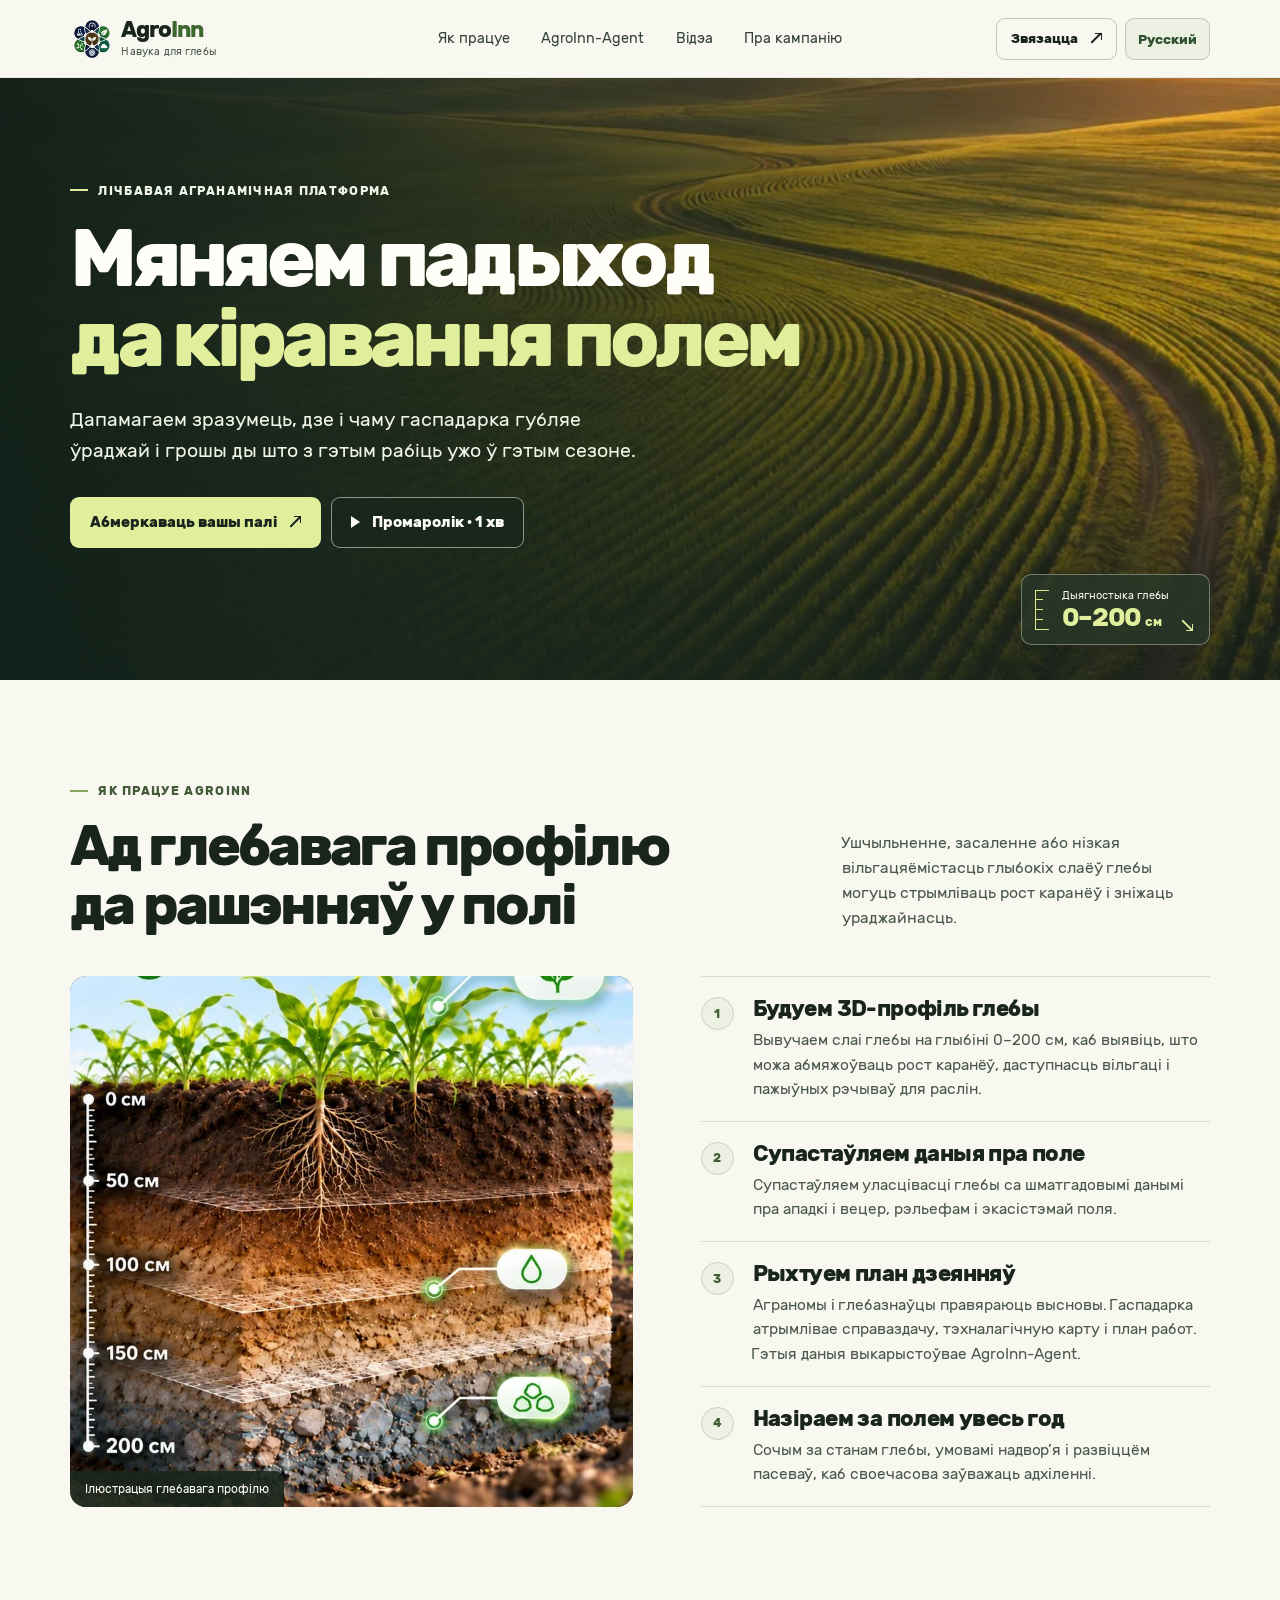
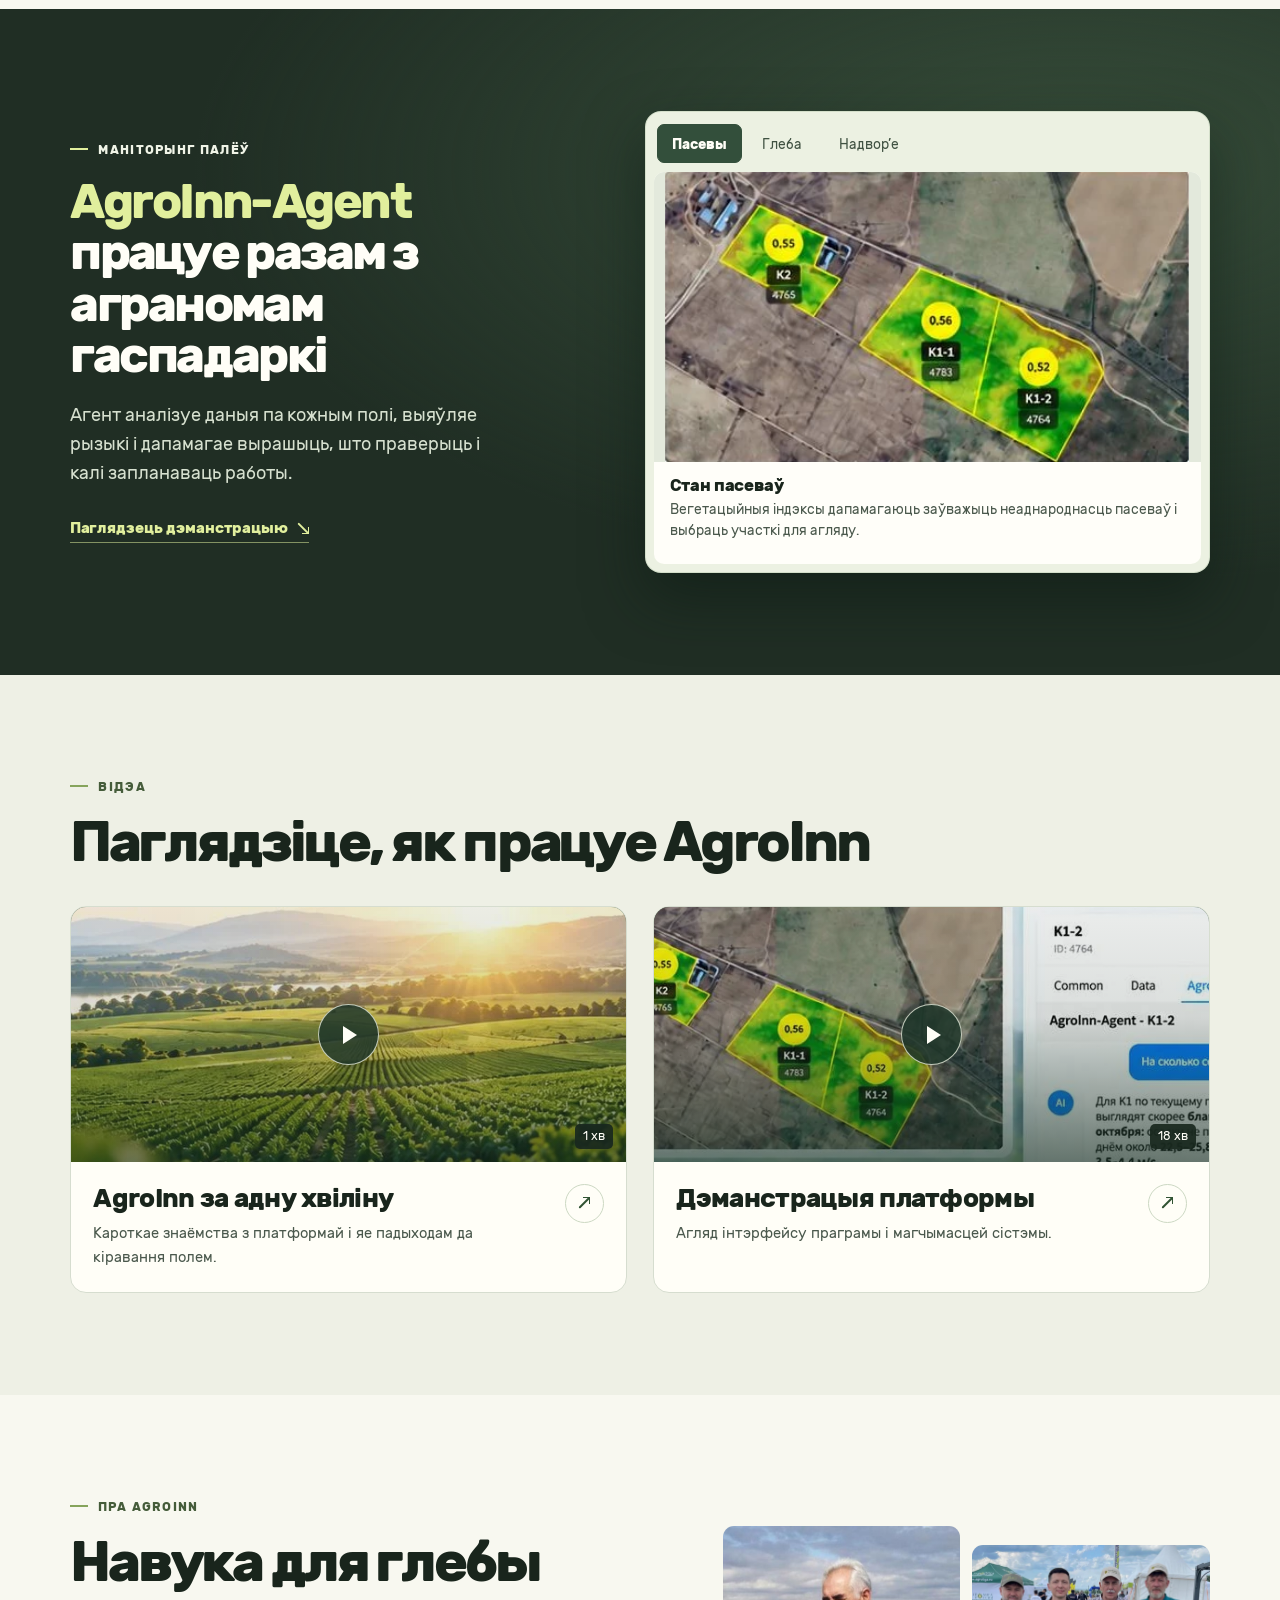
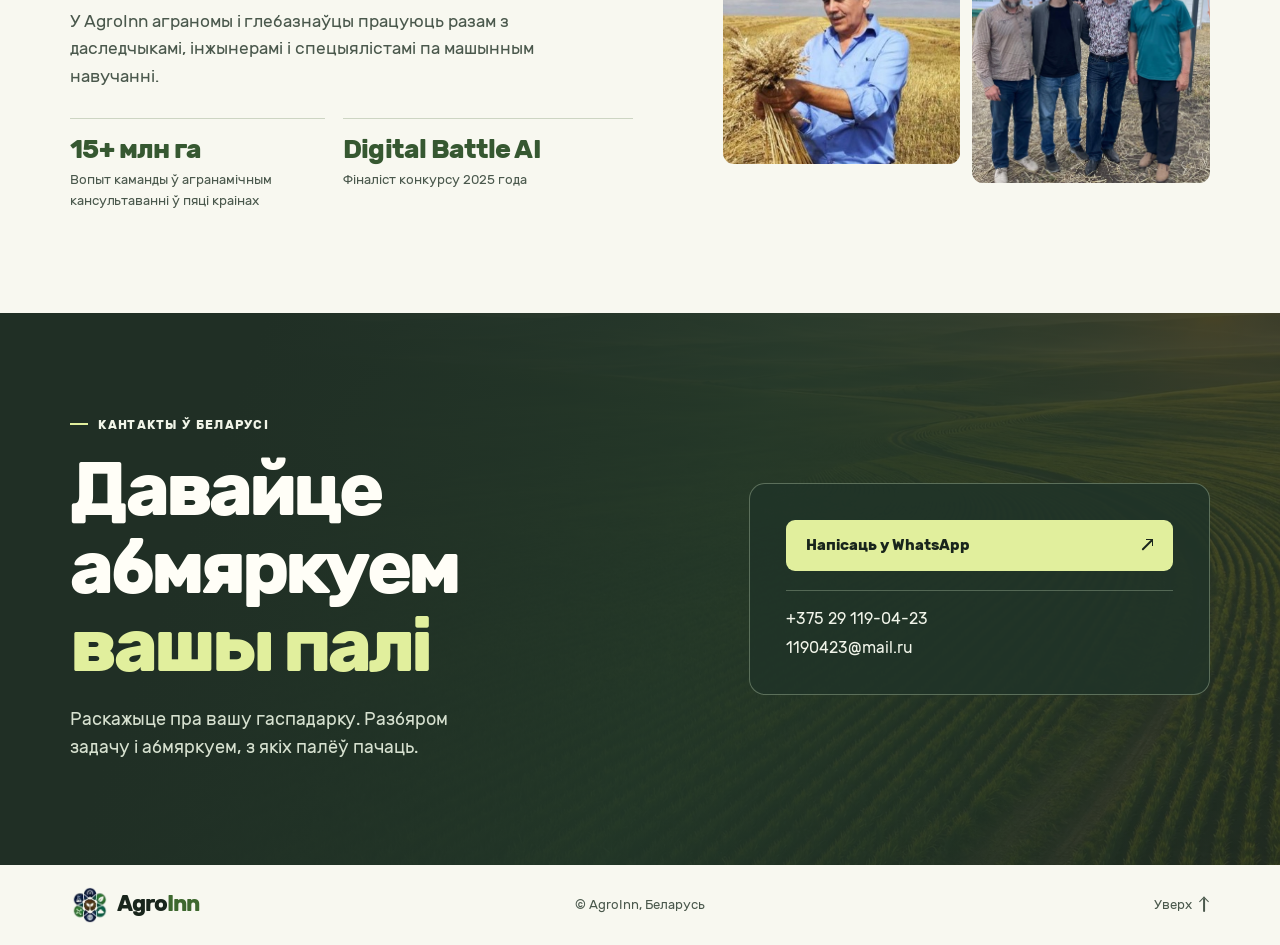
==== commit 9da5c79e: "Заменить сайт AgroInn Беларусь русской и белорусской версиями" ====
--- a/be/index.html
+++ b/be/index.html
@@ -1,269 +1,223 @@
 <!doctype html>
-<html lang="be">
+<html lang="be" id="top">
 <head>
   <meta charset="utf-8">
   <meta name="viewport" content="width=device-width, initial-scale=1">
-  <title>Бясплатнае падключэнне гаспадаркі да AgroInn</title>
-  <meta name="description" content="Бясплатнае падключэнне палёў да AgroInn для сельгасвытворцаў Беларусі.">
-  <meta name="theme-color" content="#f7f9f5">
+  <meta name="theme-color" content="#f8f8f0">
+  <title>AgroInn Беларусь — лічбавая агранамічная платформа</title>
+  <meta name="description" content="AgroInn аб’ядноўвае глыбокую дыягностыку глебы, круглагадовы маніторынг палёў і падтрымку агранома гаспадаркі з дапамогай AgroInn-Agent.">
+  <meta property="og:type" content="website">
+  <meta property="og:locale" content="be_BY">
+  <meta property="og:locale:alternate" content="ru_BY">
+  <meta property="og:title" content="AgroInn Беларусь — лічбавая агранамічная платформа">
+  <meta property="og:description" content="Даведайцеся, што абмяжоўвае ўраджайнасць вашых палёў і што можна зрабіць ужо ў гэтым сезоне.">
+  <meta property="og:image" content="https://agroinn.by/assets/field-sunrise.webp">
+  <link rel="canonical" href="https://agroinn.by/be/">
   <link rel="alternate" hreflang="ru-BY" href="https://agroinn.by/">
-  <link rel="alternate" hreflang="be-BY" href="https://agroinn.by/be/be/">
-  <link rel="canonical" href="https://agroinn.by/be/">
-  <meta property="og:type" content="website">
-  <meta property="og:title" content="Бясплатнае падключэнне гаспадаркі да AgroInn">
-  <meta property="og:description" content="Лічбавы партрэт поля, маніторынг і AgroInn-Agent — па меры запуску сэрвісаў і апрацоўкі даных.">
-  <meta property="og:url" content="https://agroinn.by/be/">
-  <meta property="og:image" content="https://agroinn.by/be/assets/images/agroinn-agent.webp">
-  <link rel="icon" href="/assets/images/agroinn-logo.svg" type="image/svg+xml">
-  <link rel="preload" href="/assets/images/field-portrait-mobile.webp" as="image" type="image/webp">
-  <link rel="stylesheet" href="/assets/css/styles.css?v=by-1">
-  <script src="/assets/js/main.js?v=by-1" defer></script>
+  <link rel="alternate" hreflang="be-BY" href="https://agroinn.by/be/">
+  <link rel="icon" type="image/png" href="../assets/agroinn-mark.png">
+  <link rel="preload" href="../assets/rubik-bold.woff" as="font" type="font/woff" crossorigin>
+  <link rel="stylesheet" href="../assets/styles.css">
+  <script src="../assets/site.js" defer></script>
 </head>
 <body>
-  <a class="skip-link" href="#main">Да асноўнага зместу</a>
-
-  <header class="site-header" data-header>
-    <div class="container header-inner">
+  <a class="skip-link" href="#main">Перайсці да зместу</a>
+  <header class="site-header">
+    <div class="wrap header-inner">
       <a class="brand" href="#top" aria-label="AgroInn — на галоўную">
-        <img src="/assets/images/agroinn-logo.svg" width="185" height="80" alt="AgroInn">
+        <img src="../assets/agroinn-mark.png" width="42" height="42" alt="">
+        <span class="brand-copy"><strong>Agro<span>Inn</span></strong><small>Навука для глебы</small></span>
       </a>
-      <button class="menu-button" type="button" aria-expanded="false" aria-controls="site-navigation" data-menu-button>
-        <span></span><span></span><span></span>
-        <span class="visually-hidden">Адкрыць меню</span>
+      <button class="menu-toggle" type="button" aria-label="Меню" aria-expanded="false" aria-controls="main-nav" hidden>
+        <span class="menu-icon" aria-hidden="true"></span><span class="menu-label">Меню</span>
       </button>
-      <nav class="site-nav" id="site-navigation" aria-label="Асноўная навігацыя" data-menu>
-        <a href="#benefits">Што ўваходзіць</a>
+      <nav class="main-nav" id="main-nav" aria-label="Раздзелы сайта">
+        <a href="#method">Як працуе</a>
         <a href="#agent">AgroInn-Agent</a>
-        <a href="#process">Як падключыцца</a>
-        <a href="#timeline">Тэрміны</a>
-        <a href="#faq">Пытанні</a>
-        <a href="#contacts">Кантакты</a>
+        <a href="#video">Відэа</a>
+        <a href="#about">Пра кампанію</a>
+        <a class="mobile-contact" href="#contacts">Звязацца <span class="arrow" aria-hidden="true"></span></a>
       </nav>
-      <div class="header-actions header-cta">
-        <a class="button button-small" href="#contacts">Звязацца для падключэння</a>
+      <div class="header-actions">
+        <a class="button button-header" href="#contacts">Звязацца <span class="arrow" aria-hidden="true"></span></a>
+        <a class="language-toggle" href="../" lang="ru" hreflang="ru" rel="alternate">Русский</a>
       </div>
     </div>
   </header>
 
   <main id="main">
-    <section class="hero" id="top">
-      <div class="container hero-grid">
+    <section class="hero" aria-labelledby="hero-title">
+      <picture class="hero-photo">
+        <source media="(max-width: 680px)" srcset="../assets/field-mobile.webp">
+        <img src="../assets/field-sunrise.webp" width="1536" height="1024" alt="" fetchpriority="high">
+      </picture>
+      <div class="wrap hero-inner">
         <div class="hero-copy">
-          <p class="eyebrow">Бясплатнае падключэнне да AgroInn</p>
-          <h1>Падключыце гаспадарку да AgroInn бясплатна</h1>
-          <p class="hero-lead">AgroInn бясплатна падключае сельгасвытворцаў Беларусі да сістэмы лічбавага маніторынгу палёў.</p>
-          <p>Бясплатная версія ўключае <strong>Лічбавы партрэт поля, маніторынг і AgroInn-Agent</strong>. Даныя вашых палёў дапамагаюць AgroInn-Agent падбіраць адпаведныя тэхналогіі, тавары і паслугі.</p>
+          <p class="eyebrow eyebrow-light">Лічбавая агранамічная платформа</p>
+          <h1 id="hero-title">Мяняем падыход<br class="hero-break"> <span>да кіравання полем</span></h1>
+          <p class="hero-description">Дапамагаем зразумець, дзе і чаму гаспадарка губляе ўраджай і грошы ды што з гэтым рабіць ужо ў гэтым сезоне.</p>
           <div class="hero-actions">
-            <a class="button" href="#contacts">Звязацца для падключэння</a>
-            <a class="text-link" href="#process">Як адбываецца падключэнне <span aria-hidden="true">→</span></a>
-          </div>
-          <p class="note"><strong>Першыя даныя плануем прадастаўляць са студзеня–лютага 2027 года.</strong> Палі падключаюцца і апрацоўваюцца паэтапна.</p>
-        </div>
-        <div class="hero-visual">
-          <div class="image-frame hero-image">
-            <img src="/assets/images/field-portrait-mobile.webp" width="1400" height="788" alt="Інтэрфейс AgroInn з картай палёў і паказчыкамі лічбавага партрэта">
-          </div>
-          <div class="status-panel" aria-label="Парадак падключэння і атрымання доступу да сэрвісаў">
-            <div>
-              <span class="status-label">Зараз</span>
-              <p>зварот → дамова → перадача даных палёў → падключэнне</p>
-            </div>
-            <div>
-              <span class="status-label status-label-future">Са студзеня–лютага 2027 года</span>
-              <p>даныя поля → маніторынг → AgroInn-Agent</p>
-            </div>
-          </div>
-        </div>
-      </div>
-    </section>
-
-    <section class="section" id="benefits">
-      <div class="container">
-        <div class="section-heading">
-          <p class="eyebrow">Бясплатная версія</p>
-          <h2>Што ўваходзіць в бесплатный AgroInn</h2>
-          <p>AgroInn збірае даныя аб вашых палях, адсочвае іх стан і выкарыстоўвае гэтую інфармацыю ў працы AgroInn-Agent.</p>
-        </div>
-        <div class="product-grid">
-          <article class="product-card">
-            <div class="product-image">
-              <img src="/assets/images/field-portrait.webp" width="1448" height="1086" alt="Карта AgroInn з данымі ворнага пласта" loading="lazy">
-            </div>
-            <div class="product-content">
-              <span class="step-number">01</span>
-              <h3>Лічбавы партрэт поля</h3>
-              <p>Асноўныя лічбавыя даныя аб полі, у тым ліку характарыстыкі ворнага пласта.</p>
-            </div>
-          </article>
-          <article class="product-card">
-            <div class="product-image">
-              <img src="/assets/images/monitoring-concept.webp" width="1500" height="844" alt="Канцэпт інтэрфейсу маніторынгу падключаных палёў" loading="lazy">
-              <span class="image-badge">У распрацоўцы</span>
-            </div>
-            <div class="product-content">
-              <span class="step-number">02</span>
-              <h3>Маніторынг палёў</h3>
-              <p>Назіранне за станам падключаных палёў і змяненнем даступных паказчыкаў.</p>
-              <p class="caption">Паказаны канцэпт інтэрфейсу маніторынгу. Канчатковы склад даных можа змяніцца.</p>
-            </div>
-          </article>
-          <article class="product-card product-card-agent">
-            <div class="product-image">
-              <img src="/assets/images/agroinn-agent.webp" width="1500" height="767" alt="Інтэрфейс AgroInn-Agent з картай поля і лічбавым памочнікам" loading="lazy">
-            </div>
-            <div class="product-content">
-              <span class="step-number">03</span>
-              <h3>AgroInn-Agent</h3>
-              <p>Дапамагае падбіраць тэхналогіі, тавары і паслугі з улікам даных вашых палёў.</p>
-            </div>
-          </article>
-        </div>
-      </div>
-    </section>
-
-    <section class="section section-soft" aria-labelledby="field-flow-title">
-      <div class="container">
-        <div class="section-heading">
-          <h2 id="field-flow-title">Як поле падключаецца да AgroInn</h2>
-        </div>
-        <div class="visual-steps">
-          <figure class="visual-step">
-            <div class="visual-step-image"><img src="/assets/images/field-satellite.webp" width="1200" height="675" alt="Рэальныя палі на спадарожнікавай карце" loading="lazy"></div>
-            <figcaption><span>1</span><strong>Поле</strong><small>Поле на карце</small></figcaption>
+            <a class="button button-lime" href="#contacts">Абмеркаваць вашы палі <span class="arrow" aria-hidden="true"></span></a>
+            <a class="button button-glass" href="https://youtu.be/C-f993sMciU?si=RziedeYuaP-weiyu" target="_blank" rel="noopener noreferrer">
+              <span class="play-triangle" aria-hidden="true"></span>Промаролік · 1 хв
+            </a>
+          </div>
+        </div>
+        <a class="hero-depth" href="#method" aria-label="Як працуе дыягностыка глебы на глыбіні 0–200 сантыметраў">
+          <span class="depth-scale" aria-hidden="true"></span>
+          <span class="depth-copy">
+            <span class="depth-label">Дыягностыка глебы</span>
+            <strong>0–200 <small>см</small></strong>
+          </span>
+          <span class="depth-arrow arrow arrow-down-right" aria-hidden="true"></span>
+        </a>
+      </div>
+    </section>
+
+    <section class="method section" id="method" aria-labelledby="method-title">
+      <div class="wrap">
+        <p class="eyebrow">Як працуе AgroInn</p>
+        <div class="section-intro">
+          <h2 id="method-title">Ад глебавага профілю<br class="wide-break"> да рашэнняў у полі</h2>
+          <p>Ушчыльненне, засаленне або нізкая вільгацяёмістасць глыбокіх слаёў глебы могуць стрымліваць рост каранёў і зніжаць ураджайнасць.</p>
+        </div>
+        <div class="method-grid">
+          <figure class="soil-figure">
+            <img src="../assets/soil-profile.webp" width="975" height="804" alt="Ілюстрацыя глебавага разрэзу з каранямі раслін і шкалой глыбіні да 200 сантыметраў" loading="lazy">
+            <figcaption>Ілюстрацыя глебавага профілю</figcaption>
           </figure>
-          <figure class="visual-step">
-            <div class="visual-step-image"><img src="/assets/images/field-contours.webp" width="1200" height="675" alt="Вылучаныя контуры палёў на спадарожнікавай карце" loading="lazy"></div>
-            <figcaption><span>2</span><strong>Контуры</strong><small>Вызначаем палі для падключэння</small></figcaption>
-          </figure>
-          <figure class="visual-step">
-            <div class="visual-step-image"><img src="/assets/images/field-data.webp" width="1200" height="675" alt="Падключаныя палі з данымі AgroInn" loading="lazy"></div>
-            <figcaption><span>3</span><strong>Даныя AgroInn</strong><small>Пасля апрацоўкі</small></figcaption>
-          </figure>
-        </div>
-      </div>
-    </section>
-
-    <section class="section agent-section" id="agent">
-      <div class="container agent-grid">
+          <ol class="method-steps" role="list">
+            <li>
+              <span class="step-number" aria-hidden="true">1</span>
+              <div><h3>Будуем 3D-профіль глебы</h3><p>Вывучаем слаі глебы на глыбіні 0–200 см, каб выявіць, што можа абмяжоўваць рост каранёў, даступнасць вільгаці і пажыўных рэчываў для раслін.</p></div>
+            </li>
+            <li>
+              <span class="step-number" aria-hidden="true">2</span>
+              <div><h3>Супастаўляем даныя пра поле</h3><p>Супастаўляем уласцівасці глебы са шматгадовымі данымі пра ападкі і вецер, рэльефам і экасістэмай поля.</p></div>
+            </li>
+            <li>
+              <span class="step-number" aria-hidden="true">3</span>
+              <div><h3>Рыхтуем план дзеянняў</h3><p>Аграномы і глебазнаўцы правяраюць высновы. Гаспадарка атрымлівае справаздачу, тэхналагічную карту і план работ. Гэтыя даныя выкарыстоўвае AgroInn-Agent.</p></div>
+            </li>
+            <li>
+              <span class="step-number" aria-hidden="true">4</span>
+              <div><h3>Назіраем за полем увесь год</h3><p>Сочым за станам глебы, умовамі надвор’я і развіццём пасеваў, каб своечасова заўважаць адхіленні.</p></div>
+            </li>
+          </ol>
+        </div>
+      </div>
+    </section>
+
+    <section class="agent section" id="agent" aria-labelledby="agent-title">
+      <div class="wrap agent-grid">
+        <div class="agent-copy">
+          <p class="eyebrow eyebrow-light">Маніторынг палёў</p>
+          <h2 id="agent-title"><span>AgroInn-Agent</span> працуе разам з аграномам гаспадаркі</h2>
+          <p>Агент аналізуе даныя па кожным полі, выяўляе рызыкі і дапамагае вырашыць, што праверыць і калі запланаваць работы.</p>
+          <a class="text-link" href="#video">Паглядзець дэманстрацыю <span class="arrow arrow-down-right" aria-hidden="true"></span></a>
+        </div>
+        <div class="product-window">
+          <div class="product-tabs" role="tablist" aria-label="Даныя маніторынгу" hidden>
+            <button type="button" id="tab-crops" role="tab" aria-selected="true" aria-controls="panel-crops">Пасевы</button>
+            <button type="button" id="tab-soil" role="tab" aria-selected="false" aria-controls="panel-soil" tabindex="-1">Глеба</button>
+            <button type="button" id="tab-weather" role="tab" aria-selected="false" aria-controls="panel-weather" tabindex="-1">Надвор’е</button>
+          </div>
+          <div class="product-panel" id="panel-crops" role="tabpanel" aria-labelledby="tab-crops">
+            <img src="../assets/agent-crops.webp" width="475" height="262" alt="Карта трох участкаў AgroInn з каляровымі зонамі і значэннямі NDVI" loading="lazy">
+            <div class="product-caption"><h3>Стан пасеваў</h3><p>Вегетацыйныя індэксы дапамагаюць заўважыць неаднароднасць пасеваў і выбраць участкі для агляду.</p></div>
+          </div>
+          <div class="product-panel" id="panel-soil" role="tabpanel" aria-labelledby="tab-soil">
+            <img src="../assets/agent-soil.webp" width="607" height="263" alt="Карта поля і панэль паказчыкаў глебы ў AgroInn" loading="lazy">
+            <div class="product-caption"><h3>Ворны слой глебы</h3><p>Уласцівасці слоя 0–30 см на дату аналізу, у тым ліку шчыльнасць складання і вільгацяёмістасць.</p></div>
+          </div>
+          <div class="product-panel" id="panel-weather" role="tabpanel" aria-labelledby="tab-weather">
+            <img src="../assets/agent-weather.webp" width="664" height="279" alt="Прыклад экрана з прагнозам ападкаў і графікам тэмпературы паветра" loading="lazy">
+            <div class="product-caption"><h3>Надвор’е і час для палявых работ</h3><p>Прагноз ападкаў і тэмпературы дапамагае выбраць час для сяўбы і іншых палявых работ.</p></div>
+          </div>
+        </div>
+      </div>
+    </section>
+
+    <section class="videos section" id="video" aria-labelledby="video-title">
+      <div class="wrap">
+        <p class="eyebrow">Відэа</p>
+        <h2 id="video-title">Паглядзіце, як працуе AgroInn</h2>
+        <div class="video-grid">
+          <a class="video-card" href="https://youtu.be/C-f993sMciU?si=RziedeYuaP-weiyu" target="_blank" rel="noopener noreferrer" aria-label="AgroInn за адну хвіліну — глядзець на YouTube">
+            <div class="video-cover video-cover-field">
+              <img src="../assets/video-promo.webp" width="1035" height="285" alt="" loading="lazy">
+              <span class="video-play" aria-hidden="true"><span class="play-triangle"></span></span>
+              <span class="video-duration">1 хв</span>
+            </div>
+            <div class="video-copy">
+              <div><h3>AgroInn за адну хвіліну</h3><p>Кароткае знаёмства з платформай і яе падыходам да кіравання полем.</p></div>
+              <span class="video-arrow" aria-hidden="true"><span class="arrow"></span></span>
+            </div>
+          </a>
+          <a class="video-card" href="https://youtu.be/qmFIRGveGB4?si=rMNUyUHoZaWb1UUK" target="_blank" rel="noopener noreferrer" aria-label="18-хвілінная дэманстрацыя платформы — глядзець на YouTube">
+            <div class="video-cover video-cover-system">
+              <img src="../assets/video-demonstration.webp" width="918" height="274" alt="" loading="lazy">
+              <span class="video-play" aria-hidden="true"><span class="play-triangle"></span></span>
+              <span class="video-duration">18 хв</span>
+            </div>
+            <div class="video-copy">
+              <div><h3>Дэманстрацыя платформы</h3><p>Агляд інтэрфейсу праграмы і магчымасцей сістэмы.</p></div>
+              <span class="video-arrow" aria-hidden="true"><span class="arrow"></span></span>
+            </div>
+          </a>
+        </div>
+      </div>
+    </section>
+
+    <section class="about section" id="about" aria-labelledby="about-title">
+      <div class="wrap about-grid">
         <div>
-          <h2>AgroInn-Agent улічвае даныя вашых палёў</h2>
-          <p class="large-copy">AgroInn-Agent выкарыстоўвае даныя лічбавага партрэта і маніторынгу пры падборы тэхналогій, тавараў і паслуг.</p>
-          <p class="large-copy">Гэта дазваляе падбіраць рашэнні з улікам умоў канкрэтных палёў, а не толькі з агульнага каталога.</p>
-          <p class="note"><strong>Што выкарыстоўваць і што купляць — заўсёды вырашае сама гаспадарка.</strong> Рэкамендацыі AgroInn-Agent ні да чаго не абавязваюць.</p>
-        </div>
-        <div class="agent-flow" aria-label="Як AgroInn-Agent выкарыстоўвае даныя">
-          <div class="flow-card"><span>01</span><strong>Вашы палі</strong></div>
-          <div class="flow-arrow" aria-hidden="true">↓</div>
-          <div class="flow-card"><span>02</span><strong>Лічбавы партрэт + маніторынг</strong></div>
-          <div class="flow-arrow" aria-hidden="true">↓</div>
-          <div class="flow-card flow-card-agent"><span>03</span><strong>AgroInn-Agent</strong></div>
-          <div class="flow-arrow" aria-hidden="true">↓</div>
-          <div class="flow-card"><span>04</span><strong>Тэхналогіі · тавары · паслугі</strong></div>
-        </div>
-      </div>
-    </section>
-
-    <section class="section section-soft" aria-labelledby="who-title">
-      <div class="container eligibility-grid">
-        <div>
-          <h2 id="who-title">Падключаем гаспадаркі ў Беларусі</h2>
-          <p>Да AgroInn могуць падключацца сельскагаспадарчыя прадпрыемствы, ІП і сялянскія (фермерскія) гаспадаркі.</p>
-          <p>Для падключэння неабходна заключыць дамову ад імя гаспадаркі і пацвердзіць права карыстання адпаведнымі землямі.</p>
-        </div>
-        <div class="country-list country-list-single" aria-label="Страна подключения"><span>Беларусь</span></div>
-      </div>
-    </section>
-
-    <section class="section" id="process">
-      <div class="container">
-        <div class="section-heading"><h2>Як падключыцца</h2></div>
-        <ol class="process-list">
-          <li><span>1</span><div><h3>Звяжыцеся з намі</h3><p>Патэлефануйце або напішыце прадстаўніку AgroInn у Беларусі.</p></div></li>
-          <li><span>2</span><div><h3>Удакладнім звесткі аб гаспадарцы</h3><p>Абмяркуем гаспадарку, землі для падключэння і падрыхтуем неабходныя дакументы.</p></div></li>
-          <li><span>3</span><div><h3>Падпішам дамову</h3><p>Дамова афармляе бясплатнае падключэнне гаспадаркі да AgroInn.</p></div></li>
-          <li><span>4</span><div><h3>Вы перадасце звесткі аб палях</h3><p>Пасля заключэння дамовы перадайце звесткі аб палях ва ўзгодненым фармаце.</p></div></li>
-          <li><span>5</span><div><h3>Мы падключым палі</h3><p>Загрузім палі ў AgroInn і паставім іх у чаргу на апрацоўку.</p></div></li>
-          <li><span>6</span><div><h3>Адкрыем доступ да сэрвісаў</h3><p>Па меры апрацоўкі палёў будуць даступныя лічбавы партрэт, маніторынг і магчымасці AgroInn-Agent.</p></div></li>
-        </ol>
-      </div>
-    </section>
-
-    <section class="section agreement-section" aria-labelledby="agreement-title">
-      <div class="container agreement-card">
-        <div><h2 id="agreement-title">Навошта патрэбна дамова</h2></div>
-        <div class="agreement-copy">
-          <p><strong>Дамова афіцыйна падключае гаспадарку да праграмы лічбавага маніторынгу AgroInn.</strong></p>
-          <p>У дамове вызначаецца:</p>
-          <ul class="agreement-list">
-            <li>якія палі падключаюцца да AgroInn;</li>
-            <li>як AgroInn апрацоўвае даныя гэтых палёў;</li>
-            <li>якія бясплатныя сэрвісы атрымлівае гаспадарка;</li>
-            <li>як даныя палёў могуць выкарыстоўвацца AgroInn-Agent для падбору тэхналогій, тавараў і паслуг.</li>
-          </ul>
-          <p class="agreement-highlight">Дамова не абавязвае гаспадарку што-небудзь купляць праз AgroInn.</p>
-          <p class="caption">Пералік дакументаў залежыць ад формы гаспадаркі і прававых падстаў карыстання зямлёй. Мы ўдакладнім яго пры падключэнні.</p>
-        </div>
-      </div>
-    </section>
-
-    <section class="section section-soft" id="timeline">
-      <div class="container">
-        <div class="section-heading"><p class="eyebrow">Этапы падключэння</p><h2>Калі будуць даступныя сэрвісы AgroInn</h2></div>
-        <div class="timeline-grid">
-          <article><span class="timeline-badge">Зараз</span><h3>Падключаем гаспадаркі</h3><ul class="check-list"><li>прымаем звароты;</li><li>афармляем дамовы;</li><li>атрымліваем звесткі аб палях;</li><li>падключаем палі і ставім іх на апрацоўку.</li></ul></article>
-          <article><span class="timeline-badge timeline-badge-future">Са студзеня–лютага 2027 года</span><h3>Пачынаем прадастаўляць даныя</h3><ul class="check-list"><li>Лічбавы партрэт поля;</li><li>маніторынг;</li><li>AgroInn-Agent з улікам даных падключаных палёў.</li></ul></article>
-        </div>
-        <p class="caption timeline-note">Даныя будуць з'яўляцца паэтапна, па меры апрацоўкі палёў.</p>
-      </div>
-    </section>
-
-    <section class="section" aria-labelledby="free-title">
-      <div class="container free-grid">
-        <div><h2 id="free-title">AgroInn для гаспадаркі — бясплатна</h2><p>Падключэнне і выкарыстанне бясплатнай версіі AgroInn не патрабуюць набыцця дадатковых прадуктаў або паслуг.</p></div>
-        <div class="free-card"><h3>У бясплатную версію ўваходзяць</h3><ul class="check-list check-list-green"><li>Лічбавы партрэт поля с базовыми данными пахотного слоя;</li><li>маніторынг падключаных палёў;</li><li>AgroInn-Agent;</li><li>рэкамендацыі па тэхналогіях, таварах і паслугах з улікам даных палёў.</li></ul><p class="note"><strong>Не абавязкова купляць тое, што рэкамендуе AgroInn-Agent.</strong> Рашэнне заўсёды прымае гаспадарка.</p></div>
-      </div>
-    </section>
-
-    <section class="section section-soft" aria-labelledby="extra-title">
-      <div class="container extra-grid"><div><h2 id="extra-title">Калі спатрэбіцца больш магчымасцяў</h2><p>Дадаткова можна падключыць:</p></div><ul class="feature-tags"><li>Паглыбленая дыягностыка</li><li>«Аградарадца»</li><li>Экспертнае суправаджэнне</li><li>Іншыя сэрвісы AgroInn</li></ul></div>
-    </section>
-
-    <section class="section" id="faq">
-      <div class="container faq-grid">
-        <div><h2>Частыя пытанні</h2></div>
-        <div class="faq-list">
-          <details><summary>Што ўваходзіць в бесплатную версию AgroInn?</summary><p>Лічбавы партрэт поля, маніторынг і AgroInn-Agent.</p></details>
-          <details><summary>Што робіць AgroInn-Agent?</summary><p>Улічвае даныя падключаных палёў і дапамагае выбіраць адпаведныя тэхналогіі, тавары і паслугі.</p></details>
-          <details><summary>Ці абавязкова купляць тое, што рэкамендуе AgroInn-Agent?</summary><p>Не. AgroInn-Agent дае рэкамендацыі, а рашэнне заўсёды прымае гаспадарка.</p></details>
-          <details><summary>Калі з'явяцца даныя аб палях?</summary><p>Першыя даныя плануем прадастаўляць са студзеня–лютага 2027 года. Конкретные поля будут становиться доступны по мере их обработки.</p></details>
-          <details><summary>Ці ёсць абмежаванні па плошчы або колькасці палёў?</summary><p>Зараз ограничений по площади или количеству подключаемых полей не установлено.</p></details>
-          <details><summary>Якія дакументы спатрэбяцца?</summary><p>Гэта залежыць ад формы гаспадаркі і падстаў карыстання зямлёй. Прадстаўнік AgroInn удакладніць пералік пры падключэнні.</p></details>
-          <details><summary>Як пачаць падключэнне?</summary><p>Патэлефануйце або напішыце прадстаўніку AgroInn у Беларусі. Кантакты указаны ниже.</p></details>
-        </div>
-      </div>
-    </section>
-
-    <section class="section contact-section" id="contacts">
-      <div class="container">
-        <div class="contact-heading"><p class="eyebrow">Падключэнне да AgroInn</p><h2>Хочаце падключыць гаспадарку?</h2><p>Патэлефануйце або напішыце прадстаўніку AgroInn у Беларусі. Расскажем, как проходит подключение и какие документы понадобятся.</p></div>
-        <div class="contact-cards contact-cards-single" aria-label="Кантакты AgroInn в Беларуси">
-          <article class="contact-card"><h3>Беларусь</h3>
-            <div class="contact-method"><span>Тэлефон</span><a href="tel:+375291190423">+375 29 119-04-23</a></div>
-            <div class="contact-method"><span>WhatsApp</span><a href="https://wa.me/375291190423" target="_blank" rel="noopener noreferrer">Напісаць у WhatsApp</a></div>
-            <div class="contact-method"><span>Email</span><a href="mailto:1190423@mail.ru">1190423@mail.ru</a></div>
-          </article>
+          <p class="eyebrow">Пра AgroInn</p>
+          <h2 id="about-title">Навука для глебы</h2>
+          <p class="about-description">У AgroInn аграномы і глебазнаўцы працуюць разам з даследчыкамі, інжынерамі і спецыялістамі па машынным навучанні.</p>
+          <div class="credentials">
+            <div><strong>15+ млн га</strong><p>Вопыт каманды ў агранамічным кансультаванні ў пяці краінах</p></div>
+            <div><strong>Digital Battle AI</strong><p>Фіналіст конкурсу 2025 года</p></div>
+          </div>
+        </div>
+        <div class="team-photos">
+          <img src="../assets/agronomist-portrait.jpg?v=525d51a2" width="338" height="338" alt="Аграном AgroInn аглядае каласы ў полі" loading="lazy">
+          <img class="team-group-photo" src="../assets/team-group.webp" width="959" height="960" alt="Групавое фота на сельскагаспадарчай выставе" loading="lazy">
+        </div>
+      </div>
+    </section>
+
+    <section class="contact section" id="contacts" aria-labelledby="contact-title">
+      <div class="wrap contact-grid">
+        <div class="contact-copy">
+          <p class="eyebrow eyebrow-light">Кантакты ў Беларусі</p>
+          <h2 id="contact-title">Давайце абмяркуем <span>вашы палі</span></h2>
+          <p>Раскажыце пра вашу гаспадарку. Разбяром задачу і абмяркуем, з якіх палёў пачаць.</p>
+        </div>
+        <div class="contact-panel">
+          <div class="contact-buttons">
+            <a class="button button-lime" href="https://wa.me/375291190423" target="_blank" rel="noopener noreferrer">
+              Напісаць у WhatsApp <span class="arrow" aria-hidden="true"></span>
+            </a>
+          </div>
+          <address class="contact-details">
+            <a href="tel:+375291190423">+375 29 119-04-23</a>
+            <a href="mailto:1190423@mail.ru">1190423@mail.ru</a>
+          </address>
         </div>
       </div>
     </section>
   </main>
 
   <footer class="site-footer">
-    <div class="container footer-grid">
-      <div><img src="/assets/images/agroinn-logo.svg" width="170" height="74" alt="AgroInn"><p>Лічбавы маніторынг палёў для гаспадарак Беларусі.</p></div>
-      <div><h2>Дакументы</h2><a href="/be/privacy/">Палітыка апрацоўкі персанальных даных</a></div>
-      <div><h2>Кантакты</h2><a href="#contacts">Кантакты</a></div>
+    <div class="wrap footer-inner">
+      <a class="brand" href="#top" aria-label="AgroInn — да пачатку старонкі">
+        <img src="../assets/agroinn-mark.png" width="38" height="38" alt="">
+        <span class="brand-copy"><strong>Agro<span>Inn</span></strong></span>
+      </a>
+      <p>© AgroInn, Беларусь</p>
+      <a class="back-to-top" href="#top">Уверх <span class="arrow arrow-up" aria-hidden="true"></span></a>
     </div>
-    <div class="container footer-bottom"><span>© <span data-current-year>2026</span> AgroInn</span><span>Беларуская версія</span></div>
   </footer>
 </body>
 </html>
--- a/assets/styles.css
+++ b/assets/styles.css
@@ -0,0 +1,865 @@
+@font-face {
+  font-family: Rubik;
+  src: url("./rubik-regular.woff") format("woff");
+  font-weight: 400;
+  font-display: swap;
+}
+
+@font-face {
+  font-family: Rubik;
+  src: url("./rubik-bold.woff") format("woff");
+  font-weight: 700;
+  font-display: swap;
+}
+
+:root {
+  color-scheme: light;
+  --paper: #f8f8f0;
+  --white: #fffef7;
+  --moss: #435d36;
+  --ink: #19251c;
+  --muted: #4a584c;
+  --line: #d7dccd;
+  --forest: #202e24;
+  --lime: #e1ef9d;
+  --light-muted: #d6e0cf;
+  --radius: 16px;
+  --page-padding: clamp(22px, 5.5vw, 92px);
+  background: var(--paper);
+  color: var(--ink);
+  font-family: Rubik, system-ui, sans-serif;
+  font-synthesis: none;
+}
+
+*, *::before, *::after { box-sizing: border-box; }
+[hidden] { display: none !important; }
+html { scroll-behavior: smooth; }
+body { margin: 0; }
+img { display: block; max-width: 100%; }
+a { color: inherit; text-decoration: none; }
+button { font: inherit; color: inherit; }
+p, h1, h2, h3, figure { margin: 0; }
+h1, h2, h3 { font-weight: 700; }
+h2 { font-size: clamp(2.25rem, 4.4vw, 4.4rem); letter-spacing: -.052em; line-height: 1.04; }
+h3 { letter-spacing: -.027em; }
+p { line-height: 1.6; }
+
+:focus-visible {
+  outline: 2px solid #1a683b;
+  outline-offset: 5px;
+}
+
+.wrap {
+  width: min(1280px, calc(100% - 2 * var(--page-padding)));
+  margin-inline: auto;
+}
+
+.section {
+  padding-block: clamp(66px, 8vw, 118px);
+  scroll-margin-top: 14px;
+}
+
+.skip-link {
+  position: fixed;
+  z-index: 20;
+  top: 12px;
+  left: 12px;
+  padding: 12px 15px;
+  transform: translateY(calc(-100% - 20px));
+  background: var(--white);
+  border-radius: 6px;
+}
+
+.skip-link:focus { transform: none; }
+
+.site-header {
+  position: relative;
+  z-index: 2;
+  background: var(--paper);
+  border-bottom: 1px solid #34433515;
+}
+
+.header-inner {
+  min-height: 77px;
+  display: grid;
+  grid-template-columns: minmax(max-content, 1fr) auto minmax(max-content, 1fr);
+  align-items: center;
+  gap: clamp(18px, 3.2vw, 44px);
+}
+
+.brand {
+  display: inline-flex;
+  width: max-content;
+  align-items: center;
+  gap: 9px;
+}
+
+.brand img { flex: none; object-fit: contain; }
+.brand-copy { display: grid; gap: 3px; }
+.brand strong { font-size: 1.4rem; line-height: 1; letter-spacing: -.05em; }
+.brand strong span { color: #3e682f; }
+.brand small { color: var(--muted); font-size: .66rem; letter-spacing: .015em; }
+
+.main-nav {
+  display: flex;
+  align-items: center;
+  gap: clamp(18px, 2.45vw, 40px);
+  color: #344237;
+  font-size: .9rem;
+}
+
+.main-nav a { padding-block: 9px; white-space: nowrap; }
+.main-nav a:hover { color: #265b2d; text-decoration: underline; text-underline-offset: .33em; }
+.mobile-contact { display: none; }
+.menu-toggle { display: none; }
+
+.header-actions {
+  display: flex;
+  align-items: center;
+  justify-self: end;
+  gap: 8px;
+  white-space: nowrap;
+}
+
+.language-toggle {
+  display: inline-grid;
+  min-height: 42px;
+  place-items: center;
+  padding-inline: 12px;
+  border: 1px solid #bdc8b7;
+  border-radius: 9px;
+  background: #ecf1e3;
+  color: #2e5230;
+  font-size: .84rem;
+  font-weight: 700;
+  transition: background-color .18s ease, border-color .18s ease;
+}
+
+.language-toggle:hover { background: #e0ead4; border-color: #98ad90; }
+
+.button {
+  min-height: 51px;
+  display: inline-flex;
+  align-items: center;
+  justify-content: center;
+  gap: 12px;
+  width: fit-content;
+  padding: 11px 19px;
+  border: 1px solid transparent;
+  border-radius: 9px;
+  font-size: .94rem;
+  font-weight: 700;
+  line-height: 1.25;
+  transition: background-color .18s ease, border-color .18s ease, color .18s ease;
+}
+
+.button-header {
+  min-height: 42px;
+  border-color: #bdc8b7;
+  padding-inline: 14px;
+  font-size: .84rem;
+}
+
+.button-header:hover { background: #e9eed9; border-color: #aab9a2; }
+
+.arrow {
+  position: relative;
+  display: inline-block;
+  width: 12px;
+  height: 12px;
+  flex: none;
+  vertical-align: middle;
+}
+
+.arrow::before, .arrow::after {
+  content: "";
+  position: absolute;
+}
+
+.arrow::before {
+  bottom: 1px;
+  left: 1px;
+  width: 13.5px;
+  height: 1.5px;
+  border-radius: 1px;
+  background: currentColor;
+  transform: rotate(-45deg);
+  transform-origin: left center;
+}
+
+.arrow::after {
+  top: 0;
+  right: 0;
+  width: 7px;
+  height: 7px;
+  border-top: 1.5px solid;
+  border-right: 1.5px solid;
+}
+
+.arrow-down-right { transform: rotate(90deg); }
+.arrow-up { transform: rotate(-45deg); }
+
+.button-lime { background: var(--lime); color: var(--ink); }
+.button-lime:hover { background: #f0ffc0; }
+.button-glass { background: #17251cb3; border-color: #f2f4e48a; color: #fffef7; }
+.button-glass:hover { background: #314837; border-color: #ffffffb3; }
+
+.eyebrow {
+  display: flex;
+  align-items: center;
+  gap: 10px;
+  margin-bottom: 18px;
+  color: #455c3a;
+  font-size: clamp(.69rem, 1.1vw, .77rem);
+  font-weight: 700;
+  letter-spacing: .105em;
+  line-height: 1.4;
+  text-transform: uppercase;
+}
+
+.eyebrow::before {
+  content: "";
+  width: 18px;
+  height: 2px;
+  flex: none;
+  background: #86a45c;
+}
+
+.eyebrow-light { color: #f0f4e7; }
+.eyebrow-light::before { background: var(--lime); }
+
+.hero {
+  position: relative;
+  isolation: isolate;
+  min-height: clamp(555px, 47vw, 710px);
+  display: grid;
+  background: #26372a;
+  color: #fffef8;
+}
+
+.hero-photo, .hero::before {
+  position: absolute;
+  z-index: -1;
+  inset: 0;
+  pointer-events: none;
+}
+
+.hero-photo { z-index: -2; overflow: hidden; }
+.hero-photo img { width: 100%; height: 100%; object-fit: cover; object-position: center 40%; }
+
+.hero::before {
+  content: "";
+  background:
+    linear-gradient(90deg, #112019f5 0%, #16251dd9 21%, #1c291c70 59%, #31402b00 88%),
+    linear-gradient(0deg, #121e1ac7 0%, #1a261c0a 64%);
+}
+
+.hero-inner {
+  position: relative;
+  display: grid;
+  align-items: center;
+  padding-top: 38px;
+  padding-bottom: 66px;
+}
+
+.hero-copy { width: min(850px, 100%); }
+.hero .eyebrow { margin-bottom: 20px; }
+
+.hero h1 {
+  font-size: clamp(3.4rem, 6.3vw, 6.25rem);
+  line-height: .99;
+  letter-spacing: -.058em;
+}
+
+.hero h1 span { color: var(--lime); }
+.hero-description {
+  max-width: 570px;
+  text-wrap: pretty;
+  margin-top: 25px;
+  color: #f0f4e7;
+  font-size: clamp(1.03rem, 1.62vw, 1.22rem);
+}
+
+.hero-actions { display: flex; flex-wrap: wrap; gap: 10px; margin-top: 31px; }
+
+.play-triangle {
+  width: 0;
+  height: 0;
+  flex: none;
+  border-top: 6px solid transparent;
+  border-bottom: 6px solid transparent;
+  border-left: 9px solid currentColor;
+}
+
+.hero-depth {
+  position: absolute;
+  right: 0;
+  bottom: 35px;
+  display: grid;
+  grid-template-columns: 15px auto 13px;
+  align-items: center;
+  gap: 12px;
+  padding: 14px 15px 13px 13px;
+  border: 1px solid #f5fade5e;
+  border-radius: 10px;
+  background: #283729cf;
+  color: #f7f9ed;
+  transition: background-color .18s ease, border-color .18s ease;
+}
+
+.hero-depth:hover { background: #263b2c; border-color: #f5fadea5; }
+.depth-scale {
+  display: block;
+  width: 14px;
+  height: 40px;
+  border-block: 1px solid #d9e68a;
+  border-inline-start: 1px solid #d9e68a;
+  background: repeating-linear-gradient(to bottom, transparent 0 8px, #d9e68a 8px 9px, transparent 9px 10px) left / 7px 100% no-repeat;
+}
+
+.depth-copy { display: grid; gap: 3px; }
+.depth-label { font-size: .68rem; }
+.depth-copy strong { color: var(--lime); white-space: nowrap; font-size: 1.6rem; letter-spacing: -.04em; line-height: 1; }
+.depth-copy small { font-size: .79rem; letter-spacing: 0; }
+.depth-arrow { align-self: end; color: var(--lime); }
+
+.hero :focus-visible, .agent :focus-visible, .contact :focus-visible {
+  outline-color: var(--lime);
+}
+
+.section-intro {
+  display: grid;
+  grid-template-columns: 1.5fr .78fr;
+  align-items: end;
+  gap: clamp(26px, 5vw, 80px);
+  margin-bottom: 42px;
+}
+
+.section-intro > p {
+  padding-bottom: 4px;
+  color: var(--muted);
+  font-size: clamp(.98rem, 1.23vw, 1.14rem);
+}
+
+.method-grid {
+  display: grid;
+  grid-template-columns: 1.05fr .95fr;
+  align-items: stretch;
+  gap: clamp(28px, 5.3vw, 84px);
+}
+
+.soil-figure {
+  position: relative;
+  min-height: 435px;
+  overflow: hidden;
+  border-radius: var(--radius);
+  background: #614d3a;
+}
+
+.soil-figure img {
+  position: absolute;
+  width: 100%;
+  height: 100%;
+  object-fit: cover;
+  object-position: center 48%;
+}
+
+.soil-figure figcaption {
+  position: absolute;
+  bottom: 0;
+  left: 0;
+  padding: 11px 15px;
+  background: #1a261de8;
+  color: var(--white);
+  border-top-right-radius: 9px;
+  font-size: .74rem;
+}
+
+.method-steps {
+  margin: 0;
+  padding: 0;
+  list-style: none;
+  align-self: center;
+}
+
+.method-steps li {
+  display: grid;
+  grid-template-columns: 39px 1fr;
+  gap: 13px;
+  align-items: start;
+  min-height: 100px;
+  padding-block: 19px;
+  border-top: 1px solid var(--line);
+}
+
+.method-steps li:last-child { border-bottom: 1px solid var(--line); }
+.step-number {
+  display: grid;
+  place-items: center;
+  width: 33px;
+  height: 33px;
+  margin-top: 1px;
+  border: 1px solid #c7d2be;
+  border-radius: 50%;
+  background: #edf1e3;
+  color: var(--moss);
+  font-size: .76rem;
+  font-weight: 700;
+}
+
+.method-steps h3 { margin-bottom: 5px; font-size: clamp(1.03rem, 1.85vw, 1.38rem); line-height: 1.22; }
+.method-steps p { color: var(--muted); font-size: clamp(.9rem, 1.2vw, 1.03rem); }
+
+.agent {
+  overflow: hidden;
+  background: radial-gradient(ellipse at 84% 24%, #364c39 0%, transparent 58%), var(--forest);
+  color: var(--white);
+}
+
+.agent-grid {
+  display: grid;
+  grid-template-columns: .87fr 1fr;
+  align-items: center;
+  gap: clamp(32px, 6.45vw, 98px);
+}
+
+.agent h2 { font-size: clamp(2.1rem, 3.85vw, 3.8rem); }
+.agent h2 span, .contact h2 span { color: var(--lime); }
+
+.agent-copy > p:not(.eyebrow), .contact-copy > p:not(.eyebrow) {
+  margin-top: 20px;
+  max-width: 440px;
+  color: var(--light-muted);
+  font-size: clamp(1rem, 1.46vw, 1.125rem);
+}
+
+.text-link {
+  display: inline-flex;
+  align-items: center;
+  gap: 9px;
+  margin-top: 27px;
+  padding-block: 5px;
+  color: var(--lime);
+  border-bottom: 1px solid #e1ef9d85;
+  font-size: .94rem;
+  font-weight: 700;
+}
+
+.text-link:hover { border-color: currentColor; }
+
+.product-window {
+  min-width: 0;
+  padding: 8px;
+  border: 1px solid #a9c0a260;
+  border-radius: var(--radius);
+  background: #ecf1e2;
+  color: var(--ink);
+  box-shadow: 0 25px 57px #0d1b1490;
+}
+
+.product-tabs {
+  display: flex;
+  gap: 7px;
+  padding: 4px 3px 9px;
+}
+
+.product-tabs button {
+  min-height: 39px;
+  padding: 7px 14px;
+  border: 1px solid transparent;
+  border-radius: 7px;
+  background: transparent;
+  color: #405242;
+  font-size: .86rem;
+  cursor: pointer;
+}
+
+.product-tabs button:hover { background: #dde7d5; color: var(--ink); }
+.product-tabs button[aria-selected="true"] {
+  border-color: #334f3b;
+  background: #334f3b;
+  color: #fffef7;
+  font-weight: 700;
+}
+
+.product-tabs button:focus-visible, .product-panel:focus-visible {
+  outline-color: #2e6937;
+  outline-offset: 0;
+}
+
+.product-panel {
+  overflow: hidden;
+  border-radius: 10px;
+  background: #fffef9;
+}
+
+.product-panel + .product-panel { margin-top: 8px; }
+.product-panel[hidden] + .product-panel { margin-top: 0; }
+
+.product-panel img {
+  width: 100%;
+  height: auto;
+  aspect-ratio: 1.89;
+  object-fit: contain;
+  background: #e3e9dc;
+}
+
+.product-caption { min-height: 102px; padding: 14px 16px 13px; }
+.product-caption h3 { margin-bottom: 4px; font-size: 1.03rem; letter-spacing: -.01em; }
+.product-caption p { color: var(--muted); font-size: .86rem; line-height: 1.5; }
+
+.videos { background: #eef0e5; }
+.video-grid {
+  display: grid;
+  grid-template-columns: repeat(2, minmax(0, 1fr));
+  gap: clamp(16px, 2.1vw, 30px);
+  margin-top: 35px;
+}
+
+.video-card {
+  display: flex;
+  min-width: 0;
+  flex-direction: column;
+  overflow: hidden;
+  border: 1px solid #d6ddcf;
+  border-radius: var(--radius);
+  background: var(--white);
+  transition: border-color .18s ease, box-shadow .18s ease;
+}
+
+.video-card:hover { border-color: #98aa8e; box-shadow: 0 8px 26px #2c44221e; }
+
+.video-cover {
+  position: relative;
+  display: grid;
+  place-items: center;
+  aspect-ratio: 2.18;
+  isolation: isolate;
+  background: #36543b;
+  color: var(--white);
+}
+
+.video-cover img {
+  position: absolute;
+  z-index: -2;
+  width: 100%;
+  height: 100%;
+  object-fit: cover;
+}
+
+.video-cover::after {
+  content: "";
+  position: absolute;
+  z-index: -1;
+  inset: 0;
+  background: linear-gradient(0deg, #152d21a6, #152d2126 57%, #152d2114);
+}
+
+.video-cover-field img { object-position: 72% center; }
+.video-cover-system img { object-position: 31% center; }
+
+.video-play {
+  display: grid;
+  width: 61px;
+  height: 61px;
+  place-items: center;
+  border: 1px solid #f4f9e9bd;
+  border-radius: 50%;
+  background: #20372bdb;
+  color: var(--white);
+  transition: color .18s ease, background-color .18s ease;
+}
+
+.video-play .play-triangle {
+  margin-left: 4px;
+  border-top-width: 9px;
+  border-bottom-width: 9px;
+  border-left-width: 14px;
+}
+
+.video-card:hover .video-play { background: var(--lime); color: var(--ink); }
+
+.video-duration {
+  position: absolute;
+  right: 13px;
+  bottom: 13px;
+  padding: 5px 8px;
+  border-radius: 5px;
+  background: #18281eea;
+  font-size: .77rem;
+  line-height: 1.2;
+}
+
+.video-copy {
+  display: flex;
+  flex: 1;
+  justify-content: space-between;
+  gap: 16px;
+  padding: 22px 22px 23px;
+}
+
+.video-copy h3 { font-size: clamp(1.17rem, 2.1vw, 1.63rem); line-height: 1.18; }
+.video-copy p { margin-top: 8px; max-width: 430px; color: var(--muted); font-size: .91rem; }
+.video-arrow {
+  display: grid;
+  flex: none;
+  width: 39px;
+  height: 39px;
+  place-items: center;
+  align-self: flex-start;
+  border: 1px solid #ccd8c3;
+  border-radius: 50%;
+  color: #315333;
+}
+
+.about-grid {
+  display: grid;
+  grid-template-columns: 1.04fr .9fr;
+  align-items: center;
+  gap: clamp(36px, 7vw, 112px);
+}
+
+.about-description { max-width: 490px; margin-top: 16px; color: var(--muted); font-size: 1.08rem; }
+.credentials {
+  display: grid;
+  grid-template-columns: .88fr 1fr;
+  gap: 18px;
+  margin-top: 27px;
+}
+
+.credentials > div { border-top: 1px solid #cdd5c3; padding-top: 14px; }
+.credentials strong { display: block; color: #365831; font-size: clamp(1.13rem, 2.1vw, 1.65rem); letter-spacing: -.035em; }
+.credentials p { margin-top: 4px; color: var(--muted); font-size: .83rem; }
+
+.team-photos {
+  display: grid;
+  grid-template-columns: 1fr 1fr;
+  align-items: center;
+  gap: 12px;
+  padding-bottom: 19px;
+}
+
+.team-photos img { width: 100%; height: auto; border-radius: 11px; }
+.team-photos img:nth-child(2) { transform: translateY(19px); }
+
+.contact {
+  position: relative;
+  isolation: isolate;
+  overflow: hidden;
+  background: #253b2c;
+  color: var(--white);
+}
+
+.contact::before {
+  content: "";
+  position: absolute;
+  z-index: -1;
+  inset: 0;
+  background:
+    linear-gradient(110deg, #202f25 18%, #223729eb 54%, #202f24c4 100%),
+    url("./field-sunrise.webp") center 55% / cover;
+}
+
+.contact-grid {
+  display: grid;
+  grid-template-columns: 1fr .8fr;
+  align-items: center;
+  gap: clamp(24px, 8vw, 115px);
+}
+
+.contact h2 { font-size: clamp(2.6rem, 5.85vw, 5.5rem); }
+.contact h2 span { display: block; }
+.contact-panel {
+  min-width: 0;
+  padding: clamp(19px, 3.1vw, 36px);
+  border: 1px solid #c1d5b35e;
+  border-radius: var(--radius);
+  background: #203428e0;
+}
+
+.contact-buttons {
+  display: grid;
+  gap: 9px;
+}
+
+.contact-buttons .button { width: 100%; justify-content: space-between; }
+.contact-details {
+  display: grid;
+  gap: 8px;
+  justify-items: start;
+  margin-top: 19px;
+  padding-top: 17px;
+  border-top: 1px solid #c1d5b352;
+  color: #f0f4e9;
+  font-style: normal;
+  overflow-wrap: anywhere;
+}
+
+.contact-details a { line-height: 1.34; }
+.contact-details a:hover { text-decoration: underline; text-underline-offset: .2em; }
+
+.site-footer { background: var(--paper); }
+
+.footer-inner {
+  display: grid;
+  grid-template-columns: 1fr auto 1fr;
+  align-items: center;
+  gap: 11px;
+  min-height: 80px;
+}
+
+.footer-inner p, .back-to-top { font-size: .82rem; color: var(--muted); }
+.back-to-top { justify-self: end; display: flex; align-items: center; gap: 6px; }
+.back-to-top:hover { text-decoration: underline; text-underline-offset: .25em; }
+
+@media (max-width: 1050px) {
+  .hero h1 { font-size: clamp(3.35rem, 7.25vw, 5.2rem); }
+  .section-intro { grid-template-columns: 1.36fr .8fr; }
+  .wide-break { display: none; }
+}
+
+@media (max-width: 1080px) {
+  .header-inner {
+    grid-template-columns: minmax(0, 1fr) auto auto;
+    gap: 0 10px;
+    min-height: 66px;
+  }
+  .header-inner > .brand { min-height: 66px; width: fit-content; }
+  .header-actions { grid-column: 3; grid-row: 1; }
+  .button-header { display: none; }
+  .mobile-contact { display: flex; align-items: center; gap: 7px; }
+  .menu-toggle {
+    grid-column: 2;
+    grid-row: 1;
+    align-items: center;
+    gap: 8px;
+    min-height: 42px;
+    padding: 8px 11px;
+    border: 1px solid #bdc8b7;
+    border-radius: 8px;
+    background: transparent;
+    font-size: .87rem;
+    font-weight: 700;
+    cursor: pointer;
+  }
+  .site-header.has-menu-toggle .menu-toggle { display: inline-flex; }
+  .menu-icon, .menu-icon::before, .menu-icon::after {
+    display: block;
+    width: 15px;
+    height: 1.5px;
+    background: var(--ink);
+    transition: transform .18s ease;
+  }
+  .menu-icon { position: relative; }
+  .menu-icon::before, .menu-icon::after { position: absolute; left: 0; content: ""; }
+  .menu-icon::before { top: -5px; }
+  .menu-icon::after { top: 5px; }
+  .menu-toggle[aria-expanded="true"] .menu-icon { background: transparent; }
+  .menu-toggle[aria-expanded="true"] .menu-icon::before { transform: translateY(5px) rotate(45deg); }
+  .menu-toggle[aria-expanded="true"] .menu-icon::after { transform: translateY(-5px) rotate(-45deg); }
+
+  .main-nav {
+    grid-column: 1 / -1;
+    grid-row: 2;
+    width: 100%;
+    flex-direction: column;
+    align-items: stretch;
+    gap: 0;
+    padding-block: 1px 11px;
+  }
+  .main-nav a { min-height: 43px; padding: 12px 2px; border-top: 1px solid var(--line); }
+  .site-header.has-menu-toggle .main-nav {
+    position: absolute;
+    top: 100%;
+    right: 0;
+    left: 0;
+    padding-inline: var(--page-padding);
+    background: var(--paper);
+    border-bottom: 1px solid var(--line);
+    box-shadow: 0 16px 22px #17261a22;
+  }
+  .site-header.has-menu-toggle .menu-toggle[aria-expanded="false"] + .main-nav { display: none; }
+}
+
+@media (max-width: 850px) {
+  .hero { min-height: 590px; }
+  .hero-inner { padding-bottom: 120px; }
+  .hero-depth { bottom: 25px; }
+  .section-intro { grid-template-columns: 1fr; gap: 15px; margin-bottom: 27px; }
+  .section-intro > p { max-width: 550px; }
+  .method-grid { gap: 26px; }
+  .soil-figure { min-height: 400px; }
+  .method-steps li { min-height: 0; padding-block: 13px; }
+  .agent-grid { gap: 25px; }
+  .about-grid { gap: 25px; }
+  .contact-grid { grid-template-columns: 1fr .9fr; gap: 24px; }
+}
+
+@media (max-width: 680px) {
+  .hero { min-height: 625px; }
+  .hero-photo img { object-position: center 57%; }
+  .hero::before {
+    background:
+      linear-gradient(90deg, #15231ce0 0%, #19291fa6 56%, #253c2b44 100%),
+      linear-gradient(0deg, #18261ac4 0%, #18251a10 86%);
+  }
+  .hero-inner { padding-top: 39px; padding-bottom: 126px; }
+  .hero h1 { font-size: clamp(2.56rem, 9vw, 3.9rem); line-height: 1.02; }
+  .hero .eyebrow { max-width: 295px; margin-bottom: 16px; }
+  .hero-description { margin-top: 19px; max-width: 440px; }
+  .hero-actions { margin-top: 22px; }
+  .hero-depth { right: auto; left: 0; min-width: 183px; }
+  .section { padding-block: 59px; }
+  .eyebrow { margin-bottom: 12px; }
+  .method-grid, .agent-grid, .about-grid, .contact-grid, .video-grid {
+    grid-template-columns: minmax(0, 1fr);
+  }
+
+  .soil-figure { min-height: 0; aspect-ratio: 1.18; }
+  .method-steps li { padding-block: 15px; }
+  .agent-grid { gap: 26px; }
+  .agent-copy > p:not(.eyebrow), .contact-copy > p:not(.eyebrow) { margin-top: 15px; }
+  .text-link { margin-top: 14px; }
+  .video-grid { margin-top: 24px; }
+  .video-copy { padding: 17px 16px 19px; }
+  .video-arrow { width: 34px; height: 34px; }
+  .video-play { width: 52px; height: 52px; }
+  .team-photos { max-width: 450px; }
+  .about-description { font-size: 1rem; }
+  .contact-grid { gap: 24px; }
+  .contact-details { font-size: clamp(.8rem, 4vw, 1rem); }
+  .footer-inner { min-height: 74px; }
+  .footer-inner .brand { gap: 4px; }
+  .footer-inner .brand img { width: 29px; height: 29px; }
+  .footer-inner .brand strong { font-size: 1.04rem; }
+}
+
+@media (max-width: 390px) {
+  .hero-actions { flex-direction: column; align-items: flex-start; }
+  .hero-actions .button { min-height: 47px; }
+  .hero-depth { bottom: 20px; }
+  .footer-inner { grid-template-columns: 1fr auto; padding-block: 12px; }
+  .footer-inner p { grid-row: 2; grid-column: 1 / -1; }
+  .back-to-top { grid-column: 2; grid-row: 1; }
+}
+
+@media (max-width: 440px) {
+  .header-inner { column-gap: 8px; }
+  .header-inner > .brand { gap: 6px; }
+  .header-inner > .brand img { width: 34px; height: 34px; }
+  .header-inner .brand strong { font-size: 1.2rem; }
+  .header-inner .brand small { font-size: .59rem; }
+  .menu-toggle { width: 42px; justify-content: center; }
+  .menu-label { display: none; }
+  .language-toggle { padding-inline: 9px; }
+}
+
+@media (max-width: 360px) {
+  .hero h1 { font-size: clamp(1.75rem, 10.6vw, 2.12rem); }
+  .hero-actions .button { padding-inline: 14px; font-size: .88rem; }
+  .contact-buttons .button { padding-inline: 12px; font-size: .84rem; }
+}
+
+@media (prefers-reduced-motion: reduce) {
+  *, *::before, *::after { scroll-behavior: auto !important; transition: none !important; }
+}
